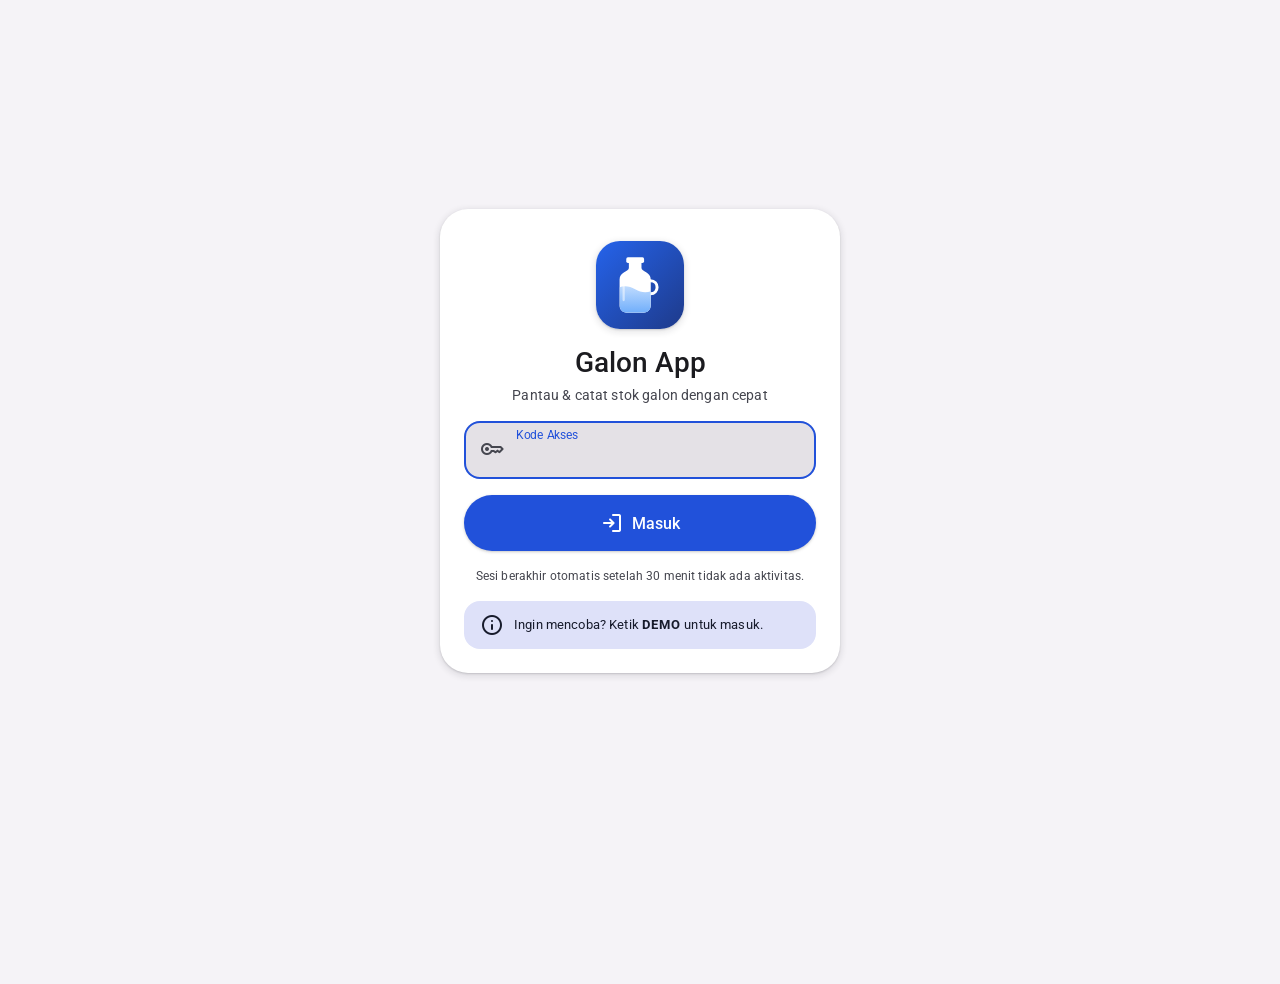
==== index.html @ 8a1b47ce "Add files via upload" ====
<!DOCTYPE html>
<html lang="id">
<head>
  <meta charset="UTF-8">
  <meta name="viewport" content="width=device-width, initial-scale=1, maximum-scale=5, viewport-fit=cover, interactive-widget=resizes-content">
  <meta name="color-scheme" content="light">
  <title>Galon App</title>
  <meta name="theme-color" content="#2151da">
  <meta name="mobile-web-app-capable" content="yes">
  <meta name="apple-mobile-web-app-capable" content="yes">
  <meta name="apple-mobile-web-app-title" content="Galon App">
  <meta name="apple-mobile-web-app-status-bar-style" content="default">
  <link rel="manifest" href="manifest.webmanifest">
  <link rel="icon" type="image/png" href="icons/icon-192.png">
  <link rel="apple-touch-icon" href="icons/apple-touch-icon.png">
  <link rel="preconnect" href="https://fonts.googleapis.com">
  <link rel="preconnect" href="https://fonts.gstatic.com" crossorigin>
  <link rel="stylesheet" href="https://fonts.googleapis.com/css2?family=Roboto:wght@400;500;700&amp;family=Rajdhani:wght@600;700&amp;display=swap">
  <link rel="stylesheet" href="https://fonts.googleapis.com/css2?family=Material+Symbols+Rounded:opsz,wght,FILL,GRAD@24,400,0..1,0&amp;icon_names=add,admin_panel_settings,arrow_downward,arrow_upward,auto_awesome,block,bolt,build,calendar_today,campaign,chat,check_circle,chevron_left,chevron_right,close,crisis_alert,delete,edit,edit_note,error,event_available,history,history_toggle_off,hourglass_bottom,image,info,insights,inventory_2,key,lock,login,logout,more_horiz,person,photo_camera,picture_as_pdf,receipt_long,refresh,remove,remove_circle,restart_alt,schedule,send,settings,speed,table_view,trending_down,trending_flat,trending_up,tune,verified_user,warning&amp;display=block">
  <link rel="stylesheet" href="style.css">
</head>
<body>

<!-- Logo galon (dipakai splash, login, dan app bar lewat <use>) -->
<svg width="0" height="0" style="position:absolute" aria-hidden="true" focusable="false">
  <defs><linearGradient id="lgBg" x1="0" y1="0" x2="1" y2="1"><stop offset="0" stop-color="#2563EB"/><stop offset="1" stop-color="#1E3A8A"/></linearGradient><linearGradient id="lgWt" x1="0" y1="0" x2="0" y2="1"><stop offset="0" stop-color="#BFDBFE"/><stop offset="1" stop-color="#60A5FA"/></linearGradient><clipPath id="lgJug"><path d="M222 142H290V170C290 190 340 192 340 232V372C340 394 324 410 302 410H210C188 410 172 394 172 372V232C172 192 222 190 222 170Z"/></clipPath></defs>
  <symbol id="gl-logo" viewBox="0 0 512 512"><rect width="512" height="512" rx="112" fill="url(#lgBg)"/><g transform="translate(256 256) scale(1.08) translate(-256 -261) translate(-26 0)"><rect x="208" y="112" width="96" height="30" rx="9" fill="#fff"/><path d="M338 238C386 238 386 308 338 308" fill="none" stroke="#fff" stroke-width="16" stroke-linecap="round"/><path d="M222 142H290V170C290 190 340 192 340 232V372C340 394 324 410 302 410H210C188 410 172 394 172 372V232C172 192 222 190 222 170Z" fill="#fff"/><g clip-path="url(#lgJug)"><path d="M150 284C184 262 220 262 256 284S328 306 362 284V440H150Z" fill="url(#lgWt)"/></g><rect x="188" y="252" width="12" height="96" rx="6" fill="#fff" opacity=".5"/></g></symbol>
</svg>

<!-- SPLASH: tampil saat aplikasi dibuka dan saat menekan Masuk (bilah muat menggantikan spinner) -->
<div class="splash" id="splash" role="status" aria-live="polite">
  <div class="splash-inner">
    <svg class="splash-logo" viewBox="0 0 512 512" aria-hidden="true"><use href="#gl-logo"/></svg>
    <div class="splash-title">Galon App</div>
    <div class="splash-sub">Pantau &amp; catat stok galon dengan cepat</div>
    <div class="lp splash-lp"><span class="lp-bar" id="splashBar"></span></div>
    <div class="splash-text" id="splashText">Memulai…</div>
  </div>
</div>

<div class="app">

  <!-- LOGIN -->
  <div id="loginView" class="login-view">
    <div class="login-card">
      <div class="login-brand">
        <svg class="login-logo" viewBox="0 0 512 512" role="img" aria-label="Galon App"><use href="#gl-logo"/></svg>
        <div class="login-title">Galon App</div>
        <div class="login-sub">Pantau &amp; catat stok galon dengan cepat</div>
      </div>
      <label class="tf tf-lg with-icon">
        <span class="ms tf-lead" aria-hidden="true">key</span>
        <input id="codeInput" type="text" placeholder=" " autocomplete="off" autocapitalize="characters" autocorrect="off" spellcheck="false" inputmode="text">
        <span class="tf-label">Kode Akses</span>
      </label>
      <button class="btn btn-primary btn-block btn-lg" id="loginBtn"><span class="ms" aria-hidden="true">login</span>Masuk</button>
      <div class="login-error hidden" id="loginError"></div>
      <div class="login-hint">Sesi berakhir otomatis setelah 30 menit tidak ada aktivitas.</div>
      <div class="login-demo-hint"><span class="ms" aria-hidden="true">info</span><span>Ingin mencoba? Ketik <strong>DEMO</strong> untuk masuk.</span></div>
    </div>
  </div>

  <!-- MAIN VIEW -->
  <div id="mainView" class="hidden">

    <!-- TOP APP BAR -->
    <header class="topbar">
      <div class="tb-brand">
        <svg class="tb-logo" viewBox="0 0 512 512" aria-hidden="true"><use href="#gl-logo"/></svg>
        <div class="tb-text">
          <div class="tb-title" id="scAppName">Galon App</div>
          <div class="tb-sub" id="scClock">—</div>
        </div>
      </div>
      <div class="tb-right">
        <button type="button" class="tb-user" id="menuBtn" title="Akun" aria-label="Akun dan menu">
          <span class="tb-avatar" id="scAvatar" aria-hidden="true">?</span>
          <span class="tb-user-text"><span class="tb-nama" id="scNama">—</span><span class="tb-role" id="scRole">—</span></span>
        </button>
      </div>
    </header>

    <!-- KARTU STOK -->
    <section class="stock-card safe" id="stockCard">
      <div class="hero-top">
        <button type="button" class="sc-sync" id="scSync" title="Ketuk untuk memperbarui data">
          <span class="sc-online-dot" id="scSyncDot"></span>
          <span class="sc-online-label" id="scSyncLabel">Memuat…</span>
        </button>
        <div class="status-chip" id="stockStatusPill">
          <span class="ms ms-18 fill" aria-hidden="true" id="stockStatusIcon">verified_user</span>
          <span id="stockStatusText">AMAN</span>
        </div>
      </div>
      <div class="sc-numwrap">
        <div class="stock-number" id="stockNumber">0</div>
        <div class="sc-unit" id="scUnit">Galon Tersisa</div>
      </div>
      <div class="sc-stats">
        <div class="stat-chip keluar">
          <span class="stat-icon"><span class="ms" aria-hidden="true">arrow_downward</span></span>
          <span class="stat-text"><span class="stat-label" id="statKeluarLabel">—</span><span class="stat-value" id="statKeluar">0</span></span>
        </div>
        <div class="stat-chip masuk">
          <span class="stat-icon"><span class="ms" aria-hidden="true">arrow_upward</span></span>
          <span class="stat-text"><span class="stat-label" id="statMasukLabel">—</span><span class="stat-value" id="statMasuk">0</span></span>
        </div>
      </div>
    </section>

    <!-- PENGUMUMAN (banner dari admin) -->
    <div class="ann-list hidden" id="annList"></div>

    <!-- FORM -->
    <section class="form-card" id="formCard" data-mode="AMBIL">
      <div class="demo-notice hidden" id="demoNotice"><span class="ms ms-20" aria-hidden="true">lock</span>Mode Demo — tidak dapat menyimpan transaksi</div>
      <div class="mode-banner" id="modeBanner" role="status"><span class="ms ms-20" aria-hidden="true" id="modeBannerIc">logout</span><span id="modeBannerText">Pengambilan galon</span></div>
      <div class="mode-toggle" role="group" aria-label="Jenis transaksi">
        <button class="mode-btn active ambil" id="modeAmbilBtn"><span class="ms seg-ic" aria-hidden="true">logout</span>Ambil</button>
        <button class="mode-btn datang" id="modeDatangBtn"><span class="ms seg-ic" aria-hidden="true">login</span>Datang</button>
      </div>
      <div class="qty-row qty-lg">
        <button class="qty-side" id="minusBtn" aria-label="Kurangi"><span class="ms" aria-hidden="true">remove</span></button>
        <input class="qty-field" id="qtyInput" type="number" value="0" min="0" max="999" inputmode="numeric" aria-label="Jumlah galon">
        <button class="qty-side" id="plusBtn" aria-label="Tambah"><span class="ms" aria-hidden="true">add</span></button>
      </div>
      <div class="note-row">
        <label class="tf"><input id="noteInput" type="text" placeholder=" " maxlength="200" autocomplete="off"><span class="tf-label">Catatan (opsional)</span></label>
        <button type="button" class="note-reset" id="resetFormBtn" title="Reset jumlah dan catatan" aria-label="Reset jumlah dan catatan"><span class="ms" aria-hidden="true">restart_alt</span></button>
      </div>
      <div class="time-row" id="timeRow">
        <div class="time-now" id="timeNowView">
          <span class="time-label"><span class="ms ms-20" aria-hidden="true">schedule</span><span>Waktu transaksi: <strong>Sekarang</strong></span></span>
          <button type="button" class="time-link" id="timeEditBtn">Ubah waktu</button>
        </div>
        <div class="time-edit hidden" id="timeEditView">
          <div class="time-edit-hdr">
            <span class="time-label"><span class="ms ms-20" aria-hidden="true">schedule</span><span>Waktu kejadian <span class="time-hint">(maks. 2 minggu ke belakang)</span></span></span>
            <button type="button" class="time-link" id="timeResetBtn">Pakai sekarang</button>
          </div>
          <div class="time-inputs">
            <label class="tf always"><input id="txDateInput" type="date"><span class="tf-label">Tanggal</span></label>
            <label class="tf always"><input id="txTimeInput" type="time"><span class="tf-label">Jam</span></label>
          </div>
        </div>
      </div>
      <div class="hidden" id="photoSection">
        <div class="photo-box">
          <button type="button" class="photo-thumb" id="photoThumb" aria-haspopup="dialog"><span class="ms ms-28" aria-hidden="true">receipt_long</span><span>Tap untuk pilih foto invoice — dari kamera atau galeri</span></button>
          <button type="button" class="photo-remove hidden" id="photoRemoveBtn" title="Hapus foto" aria-label="Hapus foto"><span class="ms ms-20" aria-hidden="true">close</span></button>
        </div>
        <input type="file" id="photoInputCamera" accept="image/*" capture="environment">
        <input type="file" id="photoInputGallery" accept="image/*">
      </div>
      <button class="submit-btn" id="submitBtn" data-state="idle" data-mode="AMBIL">Kirim</button>
    </section>

    <!-- RIWAYAT -->
    <section class="history-card">
      <div class="history-hint">Ketuk ⋯ untuk edit/hapus · data lama di Riwayat Lengkap</div>
      <div class="tx-list" id="txList"></div>
    </section>

    <!-- NAVBAR BAWAH (5 menu, mengikuti referensi UI) -->
    <nav class="bottomnav" id="bottomNav" aria-label="Navigasi utama">
      <button type="button" class="nav-item" id="navStatistik"><span class="nav-ic"><span class="ms" aria-hidden="true">insights</span></span><span class="nav-lbl">Statistik</span></button>
      <button type="button" class="nav-item" id="navSaya"><span class="nav-ic"><span class="ms" aria-hidden="true">receipt_long</span></span><span class="nav-lbl">Riwayat Saya</span></button>
      <button type="button" class="nav-item nav-input active" id="navInput" aria-current="page"><span class="nav-ic"><span class="ms" aria-hidden="true">add</span></span><span class="nav-lbl">Input</span></button>
      <button type="button" class="nav-item" id="navRiwayat"><span class="nav-ic"><span class="ms" aria-hidden="true">history</span></span><span class="nav-lbl">Riwayat Lengkap</span></button>
      <button type="button" class="nav-item" id="navTabel"><span class="nav-ic"><span class="ms" aria-hidden="true">table_view</span></span><span class="nav-lbl">Tabel</span></button>
    </nav>

  </div><!-- /mainView -->
</div><!-- /app -->

<!-- MENU -->
<div id="menuModal" class="modal-backdrop hidden">
  <div class="modal-sheet">
    <div class="sheet-handle"></div>
    <div class="menu-user">
      <span class="tb-avatar tb-avatar-lg" id="menuAvatar">?</span>
      <div class="menu-user-text"><div class="menu-user-name" id="menuNama">—</div><div class="menu-user-role" id="menuRole">—</div></div>
    </div>
    <div class="menu-list">
      <button class="menu-item" id="refreshBtn"><span class="mi-icon"><span class="ms" aria-hidden="true">refresh</span></span>Refresh Data</button>
      <button class="menu-item hidden" id="adminBtn"><span class="mi-icon"><span class="ms" aria-hidden="true">settings</span></span>Panel Admin</button>
      <button class="menu-item mi-danger" id="logoutBtn"><span class="mi-icon"><span class="ms" aria-hidden="true">logout</span></span>Keluar</button>
    </div>
  </div>
</div>

<!-- PANEL ADMIN -->
<div id="adminModal" class="modal-backdrop hidden">
  <div class="modal-sheet">
    <div class="sheet-handle"></div>
    <div class="sheet-title"><span class="ms" aria-hidden="true">admin_panel_settings</span>Panel Admin</div>
    <div class="admin-block">
      <div class="admin-block-title"><span class="ms ms-20" aria-hidden="true">inventory_2</span>Koreksi Stok</div>
      <div class="admin-block-desc">Untuk stock opname. Input jumlah galon <strong>hasil hitung fisik aktual</strong> (boleh lebih atau kurang dari catatan sistem). Selisihnya otomatis tercatat sebagai KOREKSI dan tampil di kolom (±) pada Tabel Bulanan.</div>
      <div class="admin-row">
        <label class="tf" style="flex:0 0 120px"><input id="correctStockInput" type="number" placeholder=" " min="0" inputmode="numeric"><span class="tf-label">Stok aktual</span></label>
        <label class="tf" style="flex:1;min-width:0"><input id="correctNoteInput" type="text" placeholder=" " maxlength="200"><span class="tf-label">Alasan (wajib)</span></label>
      </div>
      <button class="btn btn-purple btn-block" id="correctStockBtn">Simpan Koreksi</button>
    </div>
    <div class="admin-block">
      <div class="admin-block-title"><span class="ms ms-20" aria-hidden="true">campaign</span>Running Text</div>
      <div class="admin-block-desc">Satu teks berjalan di bagian atas aplikasi untuk semua pengguna (petugas, admin, demo). Tampil terus tanpa batas waktu sampai Anda mengedit atau menghapusnya.</div>
      <label class="tf"><textarea id="annPesan" maxlength="300" rows="3" placeholder=" "></textarea><span class="tf-label">Teks running text (maks. 300 karakter)</span></label>
      <button type="button" class="btn btn-primary btn-block" id="annSendBtn"><span class="ms ms-20" aria-hidden="true">send</span>Kirim Running Text</button>
      <button type="button" class="btn btn-ghost btn-block hidden" id="annDeleteBtn"><span class="ms ms-20" aria-hidden="true">delete</span>Hapus Running Text</button>
    </div>
    <div class="admin-block">
      <div class="admin-block-title"><span class="ms ms-20" aria-hidden="true">tune</span>Status Stok</div>
      <div class="admin-block-desc">Warna dan status stok memakai 6 tingkat tetap (menurut jumlah galon). Nama aplikasi juga tetap: Galon App.</div>
      <div class="lv-legend">
        <div class="lv-row safe"><span class="lv-dot"></span><b>Aman</b><span>≥ 24</span></div>
        <div class="lv-row low"><span class="lv-dot"></span><b>Menipis</b><span>16 – 23</span></div>
        <div class="lv-row alert"><span class="lv-dot"></span><b>Waspada</b><span>8 – 15</span></div>
        <div class="lv-row danger"><span class="lv-dot"></span><b>Darurat</b><span>1 – 7</span></div>
        <div class="lv-row empty"><span class="lv-dot"></span><b>Habis</b><span>0</span></div>
        <div class="lv-row minus"><span class="lv-dot"></span><b>Stok Minus</b><span>&lt; 0</span></div>
      </div>
    </div>
    <div class="admin-block">
      <div class="admin-block-title"><span class="ms ms-20" aria-hidden="true">build</span>Maintenance</div>
      <div class="admin-block-desc">Cache dipakai untuk mempercepat aplikasi (bertahan hingga 6 jam). Jika ada perubahan yang diedit langsung di Google Sheets (bukan lewat aplikasi ini), muat ulang cache di sini agar datanya langsung sinkron.</div>
      <button class="btn btn-ghost btn-block" id="reloadConfigBtn"><span class="ms ms-20" aria-hidden="true">refresh</span>Reload Config Cache</button>
      <button class="btn btn-ghost btn-block" id="reloadTxBtn"><span class="ms ms-20" aria-hidden="true">refresh</span>Reload Transaction Cache</button>
      <button class="btn btn-purple btn-block" id="reloadAllBtn"><span class="ms ms-20" aria-hidden="true">refresh</span>Reload Semua Cache</button>
    </div>
    <div class="admin-current">Stok tercatat: <strong id="adminStockInfo">—</strong></div>
    <button class="btn btn-ghost btn-block" id="closeAdminBtn">Tutup</button>
  </div>
</div>

<!-- KELOLA TRANSAKSI -->
<div id="deleteModal" class="modal-backdrop hidden">
  <div class="modal-sheet">
    <div class="sheet-handle"></div>
    <div class="sheet-title">Kelola Transaksi</div>
    <div class="delete-card">
      <div class="delete-nama" id="deleteNama">—</div>
      <div class="delete-meta" id="deleteMeta">—</div>
    </div>
    <div class="delete-stock" id="deleteStockPreview">Stok: — → —</div>
    <button class="btn btn-primary btn-block" id="openEditBtn"><span class="ms ms-20" aria-hidden="true">edit</span>Edit Transaksi</button>
    <button class="btn btn-danger btn-block" id="confirmDeleteBtn"><span class="ms ms-20" aria-hidden="true">delete</span>Hapus Transaksi</button>
    <button class="btn btn-ghost btn-block" id="cancelDeleteBtn">Batal</button>
  </div>
</div>

<!-- RIWAYAT LENGKAP / SAYA -->
<div id="historyModal" class="history-backdrop hidden">
  <div class="history-sheet">
    <div class="mt-header">
      <div class="mt-title" id="historyTitle">Riwayat Lengkap</div>
      <button class="mt-close" id="historyCloseBtn" aria-label="Tutup"><span class="ms" aria-hidden="true">close</span></button>
    </div>
    <div class="history-sub" id="historySub">2 minggu terakhir · ketuk ⋯ untuk edit atau hapus</div>
    <div class="history-scroll" id="historyScroll">
      <div class="mt-loading" id="historyLoading"><div class="lp lp-indeterminate"><span class="lp-bar"></span></div><span>Memuat data…</span></div>
      <div class="tx-list hidden" id="historyList"></div>
      <div class="tx-empty hidden" id="historyEmpty">Tidak ada transaksi dalam 2 minggu terakhir.</div>
    </div>
  </div>
</div>

<!-- EDIT TRANSAKSI -->
<div id="editModal" class="modal-backdrop hidden">
  <div class="modal-sheet">
    <div class="sheet-handle"></div>
    <div class="sheet-title">Edit Transaksi</div>
    <div class="delete-card">
      <div class="delete-nama" id="editNama">—</div>
      <div class="delete-meta" id="editMeta">—</div>
    </div>
    <div class="admin-field">
      <label class="cap">Jumlah (galon)</label>
      <div class="qty-row">
        <button type="button" class="qty-side" id="editMinusBtn" aria-label="Kurangi"><span class="ms" aria-hidden="true">remove</span></button>
        <input class="qty-field" id="editQtyInput" type="number" value="1" min="1" max="999" inputmode="numeric" aria-label="Jumlah galon">
        <button type="button" class="qty-side" id="editPlusBtn" aria-label="Tambah"><span class="ms" aria-hidden="true">add</span></button>
      </div>
    </div>
    <label class="tf"><input id="editNoteInput" type="text" maxlength="200" placeholder=" " autocomplete="off"><span class="tf-label">Catatan (opsional)</span></label>
    <div class="admin-field">
      <label class="cap">Waktu kejadian <span class="time-hint">(maks. 2 minggu ke belakang)</span></label>
      <div class="time-inputs" style="padding:0">
        <label class="tf always"><input id="editDateInput" type="date"><span class="tf-label">Tanggal</span></label>
        <label class="tf always"><input id="editTimeInput" type="time"><span class="tf-label">Jam</span></label>
      </div>
    </div>
    <div class="delete-stock" id="editStockPreview">—</div>
    <button class="btn btn-primary btn-block" id="saveEditBtn">Simpan Perubahan</button>
    <button class="btn btn-ghost btn-block" id="cancelEditBtn">Batal</button>
  </div>
</div>

<!-- DIALOG KONFIRMASI (generik) -->
<div id="confirmModal" class="modal-backdrop center hidden">
  <div class="modal-sheet center">
    <div class="sheet-title" id="confirmTitle">Konfirmasi</div>
    <div class="confirm-msg" id="confirmMessage">—</div>
    <div class="dlg-actions">
      <button class="btn btn-text" id="confirmNoBtn">Batal</button>
      <button class="btn btn-text" id="confirmYesBtn">Ya</button>
    </div>
  </div>
</div>

<!-- PILIH SUMBER FOTO INVOICE (blur, di tengah layar) -->
<div id="pickerModal" class="modal-backdrop center hidden" role="dialog" aria-modal="true" aria-labelledby="pickerTitle">
  <div class="modal-sheet center picker-card">
    <div class="picker-title" id="pickerTitle">Pilih Sumber Foto Invoice</div>
    <div class="picker-grid">
      <button type="button" class="picker-tile cam" id="photoCameraBtn"><span class="ms" aria-hidden="true">photo_camera</span>Kamera</button>
      <button type="button" class="picker-tile gal" id="photoGalleryBtn"><span class="ms" aria-hidden="true">image</span>Galeri</button>
    </div>
    <button type="button" class="btn btn-text picker-cancel" id="photoPickerCancelBtn">Batal</button>
  </div>
</div>

<!-- LAPORAN BULANAN -->
<div id="monthlyModal" class="monthly-backdrop hidden">
  <div class="monthly-sheet">

    <div class="mt-picker-screen" id="mtPickerScreen">
      <div class="mt-picker-card">
        <div class="mt-picker-head">
          <div class="mt-picker-heading" id="mtPickerHeading">Tabel Bulanan</div>
          <button class="mt-close" id="mtPickerCloseBtn" aria-label="Tutup"><span class="ms" aria-hidden="true">close</span></button>
        </div>
        <div class="mt-picker-fields">
          <label class="tf sel always"><select id="mtMonthSel"></select><span class="tf-label">Bulan</span></label>
          <label class="tf sel always"><select id="mtYearSel"></select><span class="tf-label">Tahun</span></label>
        </div>
        <button class="btn-render" id="mtRenderBtn"><span class="ms" id="mtRenderIc" aria-hidden="true">table_view</span><span id="mtRenderLabel">Tampilkan Tabel</span></button>
      </div>
    </div>

    <div class="mt-report-screen hidden" id="mtReportScreen">
      <div class="mt-header">
        <button class="mt-nav" id="mtPrevBtn" aria-label="Bulan sebelumnya"><span class="ms" aria-hidden="true">chevron_left</span></button>
        <div class="mt-title" id="mtTitle">—</div>
        <button class="mt-nav" id="mtNextBtn" aria-label="Bulan berikutnya"><span class="ms" aria-hidden="true">chevron_right</span></button>
        <div class="mt-export-btns">
          <button class="mt-nav" id="mtExportPdfBtn" title="Export PDF" aria-label="Export PDF"><span class="ms" aria-hidden="true">picture_as_pdf</span></button>
          <button class="mt-nav" id="mtExportExcelBtn" title="Export Excel" aria-label="Export Excel"><span class="ms" aria-hidden="true">table_view</span></button>
        </div>
        <button class="mt-close" id="mtCloseBtn" aria-label="Tutup"><span class="ms" aria-hidden="true">close</span></button>
      </div>
      <div class="mt-print-title" id="mtPrintTitle"></div>
      <div class="mt-meta hidden" id="mtMeta"></div>
      <div class="mt-info hidden" id="mtInfo"></div>
      <div class="mt-loading" id="mtLoading"><div class="lp lp-indeterminate"><span class="lp-bar"></span></div><span>Memuat data…</span></div>
      <div class="mt-wrap hidden" id="mtWrap"></div>
      <div class="mt-koreksi-notes hidden" id="mtKoreksiNotes"></div>
      <div class="mt-stats hidden" id="mtStats"></div>
    </div>

  </div>
</div>

<div class="toast" id="toast" role="status" aria-live="polite"></div>

<script src="config.js"></script>
<script src="api.js"></script>
<script src="app.js"></script>
<script src="pwa.js"></script>
</body>
</html>
---- style.css ----
/* ═════════════════════════════════════════════════════════════════
   GALON APP — Material Design 3
   Token warna dihasilkan dari warna merek #1D4ED8 (material-color-utilities).
   Ikon: Material Symbols Rounded (Google Fonts CDN). Font: Roboto.
   ═════════════════════════════════════════════════════════════════ */

/* 1. TOKEN ─────────────────────────────────────────────────────── */
*, *::before, *::after { box-sizing: border-box; margin: 0; padding: 0; }
:root {
  color-scheme: light;
  --md-primary: #2151da;            --md-on-primary: #ffffff;
  --md-primary-container: #dce1ff;  --md-on-primary-container: #001551;
  --md-secondary: #5a5d72;          --md-on-secondary: #ffffff;
  --md-secondary-container: #dee1f9; --md-on-secondary-container: #171b2c;
  --md-tertiary: #75546f;           --md-on-tertiary: #ffffff;
  --md-tertiary-container: #ffd7f5; --md-on-tertiary-container: #2c1229;
  --md-error: #ba1a1a;              --md-on-error: #ffffff;
  --md-error-container: #ffdad6;    --md-on-error-container: #410002;
  --md-success: #006e2d;            --md-on-success: #ffffff;
  --md-success-container: #c4f2cd;  --md-on-success-container: #002109;
  --md-warning: #904d00;            --md-on-warning: #ffffff;
  --md-warning-container: #ffe0b8;  --md-on-warning-container: #2f1500;
  --md-surface: #fefbff;            --md-on-surface: #1b1b1f;
  --md-surface-variant: #e2e1ec;    --md-on-surface-variant: #45464f;
  --md-outline: #767680;            --md-outline-variant: #c6c5d0;
  --md-inverse-surface: #303034;    --md-inverse-on-surface: #f2f0f4;  --md-inverse-primary: #b7c4ff;
  --md-surface-container-lowest: #ffffff;  --md-surface-container-low: #f5f3f7;
  --md-surface-container: #efedf1;         --md-surface-container-high: #eae7ec;
  --md-surface-container-highest: #e4e1e6;
  --md-scrim: rgba(0, 0, 0, .32);

  --r-xs: 4px; --r-sm: 8px; --r-md: 12px; --r-lg: 16px; --r-xl: 28px; --r-full: 999px;
  --e1: 0 1px 2px rgba(27,27,31,.14), 0 1px 3px 1px rgba(27,27,31,.07);
  --e2: 0 1px 2px rgba(27,27,31,.16), 0 2px 6px 2px rgba(27,27,31,.09);
  --e3: 0 4px 8px 3px rgba(27,27,31,.10), 0 1px 3px rgba(27,27,31,.18);
  --font: 'Roboto', system-ui, -apple-system, 'Segoe UI', sans-serif;
  --font-num: 'Rajdhani', 'Roboto', system-ui, sans-serif;   /* angka besar: stok, jumlah, statistik */
  --app-max: min(94vw, 720px);
  --nav-h: 64px; --nav-total: calc(64px + env(safe-area-inset-bottom, 0px));
}
html, body { height: 100%; width: 100%; overflow-x: hidden; }
body {
  font-family: var(--font); font-size: 14px; line-height: 1.43; letter-spacing: .01em;
  background: var(--md-surface-container-low); color: var(--md-on-surface);
  -webkit-tap-highlight-color: transparent; -webkit-text-size-adjust: 100%;
  overscroll-behavior-y: contain;
}
button, input, select, textarea { font-family: inherit; }
.hidden { display: none !important; }

/* 2. IKON (Material Symbols Rounded) ─────────────────────────────
   Teks ligatur disembunyikan sampai font siap, supaya tidak muncul tulisan "arrow_downward". */
.ms {
  font-family: 'Material Symbols Rounded'; font-weight: normal; font-style: normal;
  font-size: 24px; line-height: 1; letter-spacing: normal; text-transform: none;
  display: inline-block; white-space: nowrap; word-wrap: normal; direction: ltr; flex-shrink: 0;
  font-feature-settings: 'liga'; -webkit-font-feature-settings: 'liga'; -webkit-font-smoothing: antialiased;
  font-variation-settings: 'FILL' 0; user-select: none; -webkit-user-select: none;
  width: 1em; overflow: hidden; opacity: 0;
}
html.icons-ready .ms { opacity: 1; }
.ms.fill { font-variation-settings: 'FILL' 1; }
.ms-16 { font-size: 16px; } .ms-18 { font-size: 18px; } .ms-20 { font-size: 20px; } .ms-28 { font-size: 28px; } .ms-32 { font-size: 32px; }

/* 2b. TIPOGRAFI ANGKA (Rajdhani, mengikuti referensi UI) ───────── */
.stock-number, .stat-value, .qty-field, .tx-qty, .delete-stock, .mt-koreksi-note-delta { font-family: var(--font-num); }
.stock-number { font-weight: 700; font-size: clamp(72px, 24vw, 112px); letter-spacing: -.01em; }
.stat-value { font-weight: 700; font-size: 26px; }
.qty-field { font-weight: 700; }
.tx-qty { font-weight: 700; font-size: 28px; line-height: 1; }
.splash-title, .login-title { font-weight: 500; }
.nav-lbl { font-family: var(--font); }

/* 3. LAYOUT & TOP APP BAR ──────────────────────────────────────── */
.app {
  max-width: var(--app-max); margin: 0 auto; min-height: 100vh; min-height: 100dvh;
  padding-top: env(safe-area-inset-top, 0px);
  padding-bottom: calc(var(--nav-total) + 20px);
}
@media (min-width: 640px) { .app { padding-left: 12px; padding-right: 12px; } }

.topbar {
  position: sticky; top: 0; z-index: 20;
  display: flex; align-items: center; justify-content: space-between; gap: 8px;
  padding: 10px 12px 10px 16px;
  background: var(--md-surface-container-lowest); border-bottom: 1px solid var(--md-outline-variant); box-shadow: var(--e1);
}
.tb-brand { display: flex; align-items: center; gap: 12px; min-width: 0; }
.tb-logo { width: 40px; height: 40px; flex-shrink: 0; border-radius: 12px; }
.tb-text { min-width: 0; }
.tb-title { font-size: 20px; line-height: 24px; font-weight: 500; letter-spacing: 0; white-space: nowrap; overflow: hidden; text-overflow: ellipsis; }
.tb-sub { font-size: 12px; line-height: 16px; color: var(--md-on-surface-variant); font-variant-numeric: tabular-nums; white-space: nowrap; }
.tb-avatar-lg { width: 48px !important; height: 48px !important; font-size: 20px !important; }
.tb-avatar { width: 36px; height: 36px; border-radius: 50%; background: var(--md-primary); color: var(--md-on-primary); display: flex; align-items: center; justify-content: center; font-size: 15px; font-weight: 500; }
@media (min-width: 460px) { .tb-user { padding: 4px 12px 4px 4px; background: var(--md-surface-container-high); } .tb-user-text { display: flex; } }
.icon-btn {
  appearance: none; border: none; background: transparent; color: var(--md-on-surface-variant);
  width: 48px; height: 48px; border-radius: 50%; cursor: pointer; touch-action: manipulation;
  display: flex; align-items: center; justify-content: center;
}

/* Lapisan keadaan (state layer) untuk semua kontrol yang bisa ditekan */
.btn, .qty-side, .mode-btn, .nav-item, .menu-item, .tx-more,
.sc-sync, .time-link, .mt-nav, .mt-close, .submit-btn, .btn-render, .photo-remove {
  position: relative; overflow: hidden;
}
.btn::after, .qty-side::after, .mode-btn::after, .nav-item::after,
.menu-item::after, .tx-more::after, .sc-sync::after, .time-link::after, .mt-nav::after, .mt-close::after, .submit-btn::after, .btn-render::after, .photo-remove::after {
  content: ''; position: absolute; inset: 0; background: currentColor; opacity: 0; transition: opacity .15s; pointer-events: none;
}
.btn:active::after, .qty-side:active::after, .mode-btn:active::after,
.nav-item:active::after, .menu-item:active::after, .tx-more:active::after,
.sc-sync:active::after, .time-link:active::after, .mt-nav:active::after, .mt-close:active::after,
.submit-btn:active::after, .btn-render:active::after, .photo-remove:active::after { opacity: .12; }
button:disabled { cursor: not-allowed; }

/* 4. INDIKATOR PROGRES LINEAR & SPLASH ─────────────────────────── */
.lp { position: relative; height: 4px; border-radius: 2px; overflow: hidden; background: var(--md-primary-container); }
.lp-bar { position: absolute; left: 0; top: 0; bottom: 0; width: 0; border-radius: 2px; background: var(--md-primary); }
.lp-indeterminate .lp-bar { width: 40%; animation: lpSlide 1.4s cubic-bezier(.4, 0, .2, 1) infinite; }
@keyframes lpSlide { 0% { left: -40%; width: 30%; } 50% { left: 30%; width: 50%; } 100% { left: 100%; width: 30%; } }
/* bilah muat di dalam tombol (pengganti spinner) */
.btn-lp { position: absolute; left: 0; right: 0; bottom: 0; height: 4px; background: rgba(255,255,255,.28); overflow: hidden; }
.btn-lp::before { content: ''; position: absolute; top: 0; bottom: 0; left: -40%; width: 40%; background: currentColor; border-radius: 2px; animation: lpSlide 1.2s cubic-bezier(.4, 0, .2, 1) infinite; }

.splash {
  position: fixed; inset: 0; z-index: 3000; display: flex; align-items: center; justify-content: center;
  background: radial-gradient(120% 80% at 50% 0%, var(--md-primary-container) 0%, var(--md-surface) 58%);
  transition: opacity .35s ease, visibility 0s linear .35s;
}
.splash.hide { opacity: 0; visibility: hidden; pointer-events: none; }
.splash-inner { width: min(78vw, 320px); display: flex; flex-direction: column; align-items: center; text-align: center; gap: 6px; }
.splash-logo { width: 112px; height: 112px; border-radius: 30px; box-shadow: var(--e3); margin-bottom: 14px; animation: splashPop .6s cubic-bezier(.2, .9, .3, 1.2) both; }
@keyframes splashPop { from { transform: scale(.7); opacity: 0; } to { transform: scale(1); opacity: 1; } }
.splash-title { font-size: 28px; line-height: 36px; font-weight: 500; letter-spacing: 0; }
.splash-sub { font-size: 14px; color: var(--md-on-surface-variant); }
.splash-lp { width: 100%; height: 6px; border-radius: 3px; margin-top: 26px; background: var(--md-surface-variant); }
.splash-lp .lp-bar { border-radius: 3px; }
.splash-text { min-height: 20px; margin-top: 10px; font-size: 13px; color: var(--md-on-surface-variant); }

/* 5. LOGIN ──────────────────────────────────────────────────────── */
.login-view { display: flex; flex-direction: column; align-items: center; justify-content: center; min-height: 100vh; min-height: 100dvh; padding: 24px 16px; }
.login-card {
  width: 100%; max-width: min(92vw, 400px); background: var(--md-surface-container-lowest);
  border-radius: var(--r-xl); box-shadow: var(--e2); padding: 32px 24px 24px;
  display: flex; flex-direction: column; gap: 16px;
}
.login-brand { text-align: center; }
.login-logo { display: block; width: 88px; height: 88px; margin: 0 auto 16px; border-radius: 24px; box-shadow: var(--e2); }
.login-title { font-size: 28px; line-height: 36px; font-weight: 500; letter-spacing: 0; }
.login-sub { font-size: 14px; color: var(--md-on-surface-variant); margin-top: 4px; }
.login-error { display: flex; align-items: center; justify-content: center; gap: 6px; font-size: 13px; font-weight: 500; color: var(--md-error); text-align: center; }
.login-hint { font-size: 12px; color: var(--md-on-surface-variant); text-align: center; line-height: 1.5; }
.login-demo-hint {
  display: flex; align-items: center; gap: 10px; font-size: 13px; line-height: 1.4;
  color: var(--md-on-secondary-container); background: var(--md-secondary-container);
  border-radius: var(--r-lg); padding: 12px 16px;
}
.login-demo-hint strong { letter-spacing: .08em; }

/* 6. KOLOM TEKS (filled, label mengambang) ─────────────────────── */
.tf { position: relative; display: block; min-width: 0; background: var(--md-surface-container-highest); border-radius: var(--r-lg); transition: box-shadow .15s; }
.tf:focus-within { box-shadow: inset 0 0 0 2px var(--md-primary); }
.tf input, .tf select, .tf textarea {
  width: 100%; min-width: 0; min-height: 56px; border: none; outline: none; background: transparent; color: var(--md-on-surface);
  font-size: 16px; padding: 24px 16px 6px; border-radius: var(--r-lg); -webkit-appearance: none; appearance: none;
}
.tf textarea { resize: vertical; min-height: 92px; line-height: 1.4; padding-top: 28px; }
.tf-label {
  position: absolute; left: 16px; top: 17px; font-size: 16px; color: var(--md-on-surface-variant);
  pointer-events: none; transform-origin: left top; transition: transform .15s ease, color .15s ease;
}
.tf input:focus ~ .tf-label, .tf input:not(:placeholder-shown) ~ .tf-label,
.tf textarea:focus ~ .tf-label, .tf textarea:not(:placeholder-shown) ~ .tf-label,
.tf.always .tf-label { transform: translateY(-11px) scale(.75); }
.tf:focus-within .tf-label { color: var(--md-primary); }
.tf.with-icon input { padding-left: 52px; }
.tf.with-icon .tf-label { left: 52px; }
.tf.with-icon .tf-lead { position: absolute; left: 16px; top: 16px; color: var(--md-on-surface-variant); }
.tf select { padding-right: 44px; cursor: pointer; }
.tf.sel::after {
  content: ''; position: absolute; right: 16px; top: 22px; width: 10px; height: 10px; pointer-events: none;
  border-right: 2px solid var(--md-on-surface-variant); border-bottom: 2px solid var(--md-on-surface-variant); transform: rotate(45deg);
}
.tf input[type=number]::-webkit-inner-spin-button, .tf input[type=number]::-webkit-outer-spin-button { -webkit-appearance: none; }
.tf-lg input { font-size: 24px; font-weight: 500; letter-spacing: .14em; text-transform: uppercase; text-align: center; padding-right: 52px; }
.tf-lg.with-icon .tf-label { left: 52px; }
.tf-lg input::placeholder { color: transparent; }

/* 7. TOMBOL ─────────────────────────────────────────────────────── */
.btn {
  appearance: none; border: none; border-radius: var(--r-full); min-height: 48px; padding: 0 24px;
  font-size: 14px; font-weight: 500; letter-spacing: .1px; cursor: pointer; touch-action: manipulation;
  display: inline-flex; align-items: center; justify-content: center; gap: 8px; transition: box-shadow .15s, transform .1s;
}
.btn:disabled { opacity: .5; cursor: not-allowed; }
.btn-block { width: 100%; }
.btn-primary { background: var(--md-primary); color: var(--md-on-primary); box-shadow: var(--e1); }
.btn-ghost   { background: transparent; color: var(--md-primary); box-shadow: inset 0 0 0 1px var(--md-outline); }
.btn-purple  { background: var(--md-tertiary-container); color: var(--md-on-tertiary-container); }
.btn-danger  { background: var(--md-error); color: var(--md-on-error); box-shadow: var(--e1); }
.btn-text    { background: transparent; color: var(--md-primary); padding: 0 16px; min-height: 40px; }
.btn-lg { min-height: 56px; font-size: 16px; }

/* 8. KARTU HERO STOK ───────────────────────────────────────────── */
.stock-card {
  margin: 4px 12px 12px; border-radius: var(--r-xl); padding: 16px 16px 14px;
  transition: background .35s ease, color .35s ease; position: relative; overflow: hidden;
}
.stock-card.safe    { background: var(--md-success-container); color: var(--md-on-success-container); --st: var(--md-success); --on-st: var(--md-on-success); }
.stock-card.low     { background: #fff1a6; color: #332800; --st: #7c5e00; --on-st: #ffffff; }
.stock-card.alert   { background: #ffd8b0; color: #331500; --st: #b04a00; --on-st: #ffffff; }
.stock-card.danger  { background: var(--md-error-container);   color: var(--md-on-error-container);   --st: var(--md-error);   --on-st: var(--md-on-error); }
.stock-card.empty   { background: #dcdce2; color: #1b1b1f; --st: #5b5c66; --on-st: #ffffff; }
.stock-card.minus   { background: #dcc6f2; color: #1d0836; --st: #4a148c; --on-st: #ffffff; }
.hero-top { display: flex; align-items: center; justify-content: space-between; gap: 8px; }
.sc-sync {
  appearance: none; border: none; background: rgba(255,255,255,.55); color: inherit; border-radius: var(--r-md);
  min-height: 32px; padding: 0 12px 0 10px; display: inline-flex; align-items: center; gap: 8px; cursor: pointer; touch-action: manipulation; max-width: 62%;
}
.sc-online-dot { width: 8px; height: 8px; border-radius: 50%; background: var(--md-success); flex-shrink: 0; }
.sc-online-dot.sync-busy { animation: dotPulse 1s ease-in-out infinite; }
.sc-online-dot.sync-err { background: var(--md-error); }
@keyframes dotPulse { 0%, 100% { opacity: 1; } 50% { opacity: .3; } }
.sc-online-label { font-size: 12px; font-weight: 500; white-space: nowrap; overflow: hidden; text-overflow: ellipsis; }
.sc-online-label.err { color: var(--md-error); }
.status-chip {
  display: inline-flex; align-items: center; gap: 6px; min-height: 32px; padding: 0 14px 0 10px; border-radius: var(--r-md);
  background: var(--st); color: var(--on-st); font-size: 12px; font-weight: 700; letter-spacing: .08em; text-transform: uppercase;
}
.sc-numwrap { text-align: center; padding: 10px 0 12px; }
.stock-number {
  font-size: clamp(64px, 22vw, 104px); line-height: 1; font-weight: 500; letter-spacing: -.02em; font-variant-numeric: tabular-nums;
}
.sc-unit { font-size: 13px; font-weight: 500; letter-spacing: .08em; text-transform: uppercase; opacity: .8; margin-top: 4px; }
@keyframes stockPop { 0% { transform: scale(1); } 35% { transform: scale(1.07); } 100% { transform: scale(1); } }
.stock-number.pop { animation: stockPop .28s ease; }
.sc-stats { display: grid; grid-template-columns: 1fr 1fr; gap: 8px; }
.stat-chip { background: rgba(255,255,255,.55); border-radius: var(--r-lg); padding: 10px 12px; display: flex; align-items: center; gap: 10px; min-width: 0; }
.stat-icon { width: 40px; height: 40px; border-radius: 50%; flex-shrink: 0; display: flex; align-items: center; justify-content: center; color: #fff; }
.stat-chip.masuk .stat-icon { background: var(--md-success); }
.stat-chip.keluar .stat-icon { background: var(--md-error); }
.stat-text { display: flex; flex-direction: column; min-width: 0; line-height: 1.2; }
.stat-label { font-size: 12px; font-weight: 500; letter-spacing: .01em; opacity: .8; white-space: nowrap; overflow: hidden; text-overflow: ellipsis; }
.stat-value { font-size: 24px; font-weight: 500; font-variant-numeric: tabular-nums; }

/* 9. PENGUMUMAN ─────────────────────────────────────────────────── */
.ann-list { margin: 0 12px 12px; display: flex; flex-direction: column; gap: 8px; }

/* 9b. KARTU STOK & PENGUMUMAN — gaya referensi (menimpa bagian 8–9) ─── */
.stock-card { border: 1px solid rgba(27,27,31,.08); border-color: color-mix(in srgb, var(--st) 28%, transparent); box-shadow: var(--e1); }
.sc-sync { background: rgba(255,255,255,.9); border: 1px solid rgba(27,27,31,.08); box-shadow: var(--e1); }
.sc-sync::after { border-radius: inherit; }
.stat-chip { background: rgba(255,255,255,.92); border: 1px solid rgba(27,27,31,.08); box-shadow: var(--e1); border-radius: var(--r-lg); }
.stat-icon { width: 36px; height: 36px; }
.stat-icon .ms { font-size: 20px; }
.sc-unit { font-weight: 700; opacity: .7; letter-spacing: .14em; }
/* chip status berdenyut saat MENIPIS / DARURAT (setara titik denyut referensi) */
@keyframes chipPulse { 0%, 100% { box-shadow: 0 0 0 0 color-mix(in srgb, var(--st) 55%, transparent); } 50% { box-shadow: 0 0 0 7px transparent; } }
.stock-card.alert .status-chip, .stock-card.danger .status-chip, .stock-card.minus .status-chip { animation: chipPulse 1.4s ease-in-out infinite; }
/* pengumuman: strip beraksen dengan lencana ikon persegi bulat */
.ann-list { gap: 8px; }

/* 10. KARTU FORM ────────────────────────────────────────────────── */
.form-card { margin: 0 12px 12px; background: var(--md-surface-container-lowest); border-radius: var(--r-xl); padding: 16px; box-shadow: var(--e1); display: flex; flex-direction: column; gap: 12px; }
.demo-notice { display: flex; align-items: center; gap: 8px; background: var(--md-warning-container); color: var(--md-on-warning-container); border-radius: var(--r-md); padding: 10px 14px; font-size: 13px; font-weight: 500; }
/* tombol tersegmentasi */
.mode-toggle { display: grid; grid-template-columns: 1fr 1fr; border-radius: var(--r-full); box-shadow: inset 0 0 0 1px var(--md-outline); overflow: hidden; }
.mode-btn {
  appearance: none; border: none; background: transparent; color: var(--md-on-surface); min-height: 48px;
  font-size: 15px; font-weight: 500; cursor: pointer; touch-action: manipulation;
  display: flex; align-items: center; justify-content: center; gap: 8px; transition: background .18s, color .18s;
}
.mode-btn + .mode-btn { box-shadow: inset 1px 0 0 var(--md-outline); }
.mode-btn .seg-ic { font-size: 20px; }
.mode-btn.active.ambil  { background: var(--md-error-container);   color: var(--md-on-error-container); }
.mode-btn.active.datang { background: var(--md-success-container); color: var(--md-on-success-container); }
.mode-btn.active .seg-ic::after { content: ''; }
.qty-row { display: flex; align-items: center; gap: 12px; }
.qty-side { appearance: none; border: none; width: 56px; height: 56px; border-radius: var(--r-lg); background: var(--md-secondary-container); color: var(--md-on-secondary-container); display: flex; align-items: center; justify-content: center; cursor: pointer; flex-shrink: 0; touch-action: manipulation; }
.qty-field {
  flex: 1; min-width: 0; min-height: 56px; border: none; outline: none; border-radius: var(--r-lg); background: var(--md-surface-container-highest);
  text-align: center; font-size: 32px; font-weight: 500; color: var(--md-on-surface); font-variant-numeric: tabular-nums; -webkit-appearance: none;
}
.qty-field::-webkit-inner-spin-button, .qty-field::-webkit-outer-spin-button { -webkit-appearance: none; }
.qty-field[type=number] { -moz-appearance: textfield; }
.qty-field:focus { box-shadow: inset 0 0 0 2px var(--md-primary); }
/* kontrol jumlah besar di form utama (mudah ditekan di Android) */
.qty-row.qty-lg { gap: 12px; }
.qty-row.qty-lg .qty-side { width: 76px; height: 76px; border-radius: 24px; }
.qty-row.qty-lg .qty-side .ms { font-size: 40px; }
.qty-row.qty-lg .qty-field { min-height: 76px; font-size: 44px; border-radius: 24px; }
/* waktu transaksi */
.time-row { background: var(--md-surface-container-low); border-radius: var(--r-lg); padding: 4px 8px 4px 14px; }
.time-now, .time-edit-hdr { display: flex; align-items: center; justify-content: space-between; gap: 8px; min-height: 40px; }
.time-label { display: inline-flex; align-items: center; gap: 8px; font-size: 13px; color: var(--md-on-surface-variant); }
.time-label strong { color: var(--md-on-surface); font-weight: 500; }
.time-hint { font-size: 11px; opacity: .85; }
.time-link { appearance: none; border: none; background: transparent; color: var(--md-primary); font-size: 13px; font-weight: 700; min-height: 36px; padding: 0 12px; border-radius: var(--r-full); white-space: nowrap; cursor: pointer; touch-action: manipulation; }
.time-inputs { display: grid; grid-template-columns: 1.4fr 1fr; gap: 8px; padding: 0 6px 10px 0; }
/* foto invoice */
.photo-box { position: relative; }
.photo-thumb {
  min-height: 112px; max-height: 280px; background: var(--md-surface-container-low); display: flex; align-items: center; justify-content: center; gap: 10px;
  font-size: 13px; font-weight: 500; color: var(--md-on-surface-variant); text-align: center; line-height: 1.5; padding: 18px;
  border-radius: var(--r-lg); box-shadow: inset 0 0 0 1px var(--md-outline-variant); overflow: hidden;
}
.photo-thumb.has-photo { background: #0F172A; padding: 8px; }
.photo-thumb img { display: block; width: auto; height: auto; max-width: 100%; max-height: 264px; object-fit: contain; border-radius: var(--r-md); }
.photo-remove { position: absolute; top: 8px; right: 8px; z-index: 2; appearance: none; border: none; border-radius: 50%; width: 36px; height: 36px; background: rgba(27,27,31,.72); color: #fff; display: flex; align-items: center; justify-content: center; cursor: pointer; touch-action: manipulation; }
#photoInputCamera, #photoInputGallery { display: none; }
/* tombol kirim */
.submit-btn {
  width: 100%; min-height: 56px; border: none; border-radius: var(--r-full); font-size: 16px; font-weight: 500; letter-spacing: .1px;
  font-variant-numeric: tabular-nums; cursor: pointer; touch-action: manipulation; display: flex; align-items: center; justify-content: center; gap: 10px;
  transition: background .2s, transform .1s, box-shadow .15s; box-shadow: var(--e1);
}
.submit-btn:active:not(:disabled) { transform: scale(.985); }
.submit-btn:disabled { cursor: not-allowed; transform: none !important; }
.submit-btn[data-state="idle"][data-mode="AMBIL"]  { background: var(--md-error);   color: var(--md-on-error); }
.submit-btn[data-state="idle"][data-mode="DATANG"] { background: var(--md-success); color: var(--md-on-success); }
.submit-btn[data-state="idle"]:disabled { background: var(--md-on-surface); color: var(--md-surface); opacity: .12; box-shadow: none; }
/* Saat dikirim: biru, tetap terang (bukan abu-abu), animasi berjalan, klik diabaikan */
.submit-btn[data-state="submitting"], .submit-btn[data-state="submitting"]:disabled { background: var(--md-primary); color: var(--md-on-primary); opacity: 1; cursor: progress; }
.submit-btn[data-state="submitting"]::before { content: ''; position: absolute; inset: 0; background: linear-gradient(90deg, transparent, rgba(255,255,255,.24), transparent); transform: translateX(-100%); animation: shimmer 1.4s ease-in-out infinite; pointer-events: none; }
@keyframes shimmer { to { transform: translateX(100%); } }
.btn-ring { width: 22px; height: 22px; border-radius: 50%; border: 3px solid rgba(255,255,255,.35); border-top-color: #fff; animation: spin .8s linear infinite; flex-shrink: 0; }
.form-card.busy > *:not(.submit-btn) { pointer-events: none; opacity: .55; transition: opacity .2s; }

/* 10b. FORM — gaya referensi: pil segmen abu, spanduk mode, form berwarna sesuai mode ─── */
.form-card { --tint-bg: var(--md-surface-container-low); --tint-bd: var(--md-outline-variant); --tint-fg: var(--md-primary); --tint-solid: var(--md-primary); }
.form-card[data-mode="AMBIL"]  { --tint-bg: #fff0ee; --tint-bd: #f5b8b2; --tint-fg: #8c1d18; --tint-solid: var(--md-error); }
.form-card[data-mode="DATANG"] { --tint-bg: #e8f7ec; --tint-bd: #a9dfb8; --tint-fg: #00391a; --tint-solid: var(--md-success); }
.mode-toggle { box-shadow: none; background: var(--md-surface-container); padding: 4px; gap: 4px; border: 1px solid var(--md-outline-variant); }
.mode-btn { border-radius: var(--r-full); font-weight: 700; color: var(--md-on-surface-variant); }
.mode-btn + .mode-btn { box-shadow: none; }
.mode-btn.active { box-shadow: var(--e1); }
.mode-banner { display: flex; align-items: center; justify-content: center; gap: 8px; min-height: 40px; padding: 0 12px; border-radius: var(--r-md);
  font-size: 12px; font-weight: 700; letter-spacing: .08em; text-transform: uppercase; background: var(--tint-bg); color: var(--tint-fg); border: 1px solid var(--tint-bd); transition: background .25s, color .25s, border-color .25s; }
.form-card.has-qty .mode-banner { background: var(--tint-solid); color: #fff; border-color: var(--tint-solid); box-shadow: var(--e1); }
.form-card.has-qty .qty-field { background: var(--tint-bg); box-shadow: inset 0 0 0 1px var(--tint-bd); color: var(--tint-fg); }
.form-card.has-qty .qty-field:focus { box-shadow: inset 0 0 0 2px var(--tint-solid); }
.form-card.has-qty .tf { background: var(--tint-bg); box-shadow: inset 0 0 0 1px var(--tint-bd); }
.form-card.has-qty .tf:focus-within { box-shadow: inset 0 0 0 2px var(--tint-solid); }
.form-card.has-qty .tf:focus-within .tf-label { color: var(--tint-fg); }
.form-card.has-qty .time-row { background: var(--tint-bg); box-shadow: inset 0 0 0 1px var(--tint-bd); }
.form-card.has-qty .time-label, .form-card.has-qty .time-label strong { color: var(--tint-fg); }
.form-card.has-qty .time-link { color: var(--tint-fg); }
.qty-field, .tf, .time-row, .mode-banner { transition: background .25s, box-shadow .25s; }
/* foto invoice: kotak putus-putus seperti referensi */
.photo-thumb { box-shadow: none; border: 2px dashed var(--md-outline-variant); background: var(--md-surface-container-low); }
.photo-thumb.has-photo { border: 2px solid transparent; }

/* 11. RIWAYAT TRANSAKSI ─────────────────────────────────────────── */
.history-card { margin: 0 12px; background: var(--md-surface-container-lowest); border-radius: var(--r-xl); padding: 16px 12px 14px; box-shadow: var(--e1); }
.history-hint { font-size: 12px; color: var(--md-on-surface-variant); padding: 4px 4px 10px; }
.tx-list { display: flex; flex-direction: column; gap: 6px; }
.tx-date-hdr { font-size: 12px; font-weight: 500; letter-spacing: .04em; color: var(--md-primary); padding: 10px 4px 4px; }
.tx-list > .tx-date-hdr:first-child { padding-top: 0; }
.tx-item { display: flex; flex-direction: column; gap: 4px; padding: 12px 14px; border-radius: var(--r-lg); background: var(--md-surface-container-low); cursor: default; -webkit-user-select: none; user-select: none; -webkit-touch-callout: none; transition: background .15s, transform .15s; }
.tx-item.tx-day-a { background: #f5f3f7; }
.tx-item.tx-day-b { background: #efefff; }
.tx-item.tx-day-c { background: #f1f0fa; }
.tx-item.tx-day-d { background: #fbeefa; }
.tx-item.pressing { background: var(--md-surface-container-highest) !important; transform: scale(.985); }
@keyframes txFlash { from { background: var(--md-success-container); box-shadow: 0 0 0 3px var(--md-success); } }
.tx-item.tx-flash { animation: txFlash 2.2s ease-out; }
.tx-row1, .tx-row2, .tx-row3 { display: flex; align-items: center; justify-content: space-between; gap: 8px; }
.tx-row3 { margin-top: 1px; }
.tx-nama { font-size: 16px; font-weight: 500; white-space: nowrap; overflow: hidden; text-overflow: ellipsis; flex: 1; min-width: 0; }
.tx-nama.tx-when-date { font-size: 14px; display: flex; align-items: center; gap: 6px; }
.tx-time { font-size: 12px; font-weight: 500; color: var(--md-on-surface-variant); display: flex; align-items: center; gap: 4px; font-variant-numeric: tabular-nums; }
.tx-time.tx-when-time { font-size: 15px; font-weight: 500; color: var(--md-on-surface); }
.tx-more { appearance: none; border: none; background: transparent; color: var(--md-on-surface-variant); width: 36px; height: 36px; margin: -4px -6px -4px 0; border-radius: 50%; display: flex; align-items: center; justify-content: center; cursor: pointer; touch-action: manipulation; }
.tx-pills { display: flex; align-items: center; gap: 6px; min-width: 0; flex-wrap: wrap; }
.tx-pill { display: inline-flex; align-items: center; border-radius: var(--r-sm); font-size: 11px; font-weight: 700; letter-spacing: .06em; padding: 3px 8px; white-space: nowrap; }
.tx-pill.ambil   { background: var(--md-error-container);     color: var(--md-on-error-container); }
.tx-pill.datang  { background: var(--md-success-container);   color: var(--md-on-success-container); }
.tx-pill.koreksi { background: var(--md-tertiary-container);  color: var(--md-on-tertiary-container); }
.tx-pill.susulan { background: var(--md-warning-container);   color: var(--md-on-warning-container); }
.tx-pill.edit    { background: var(--md-primary-container);   color: var(--md-on-primary-container); }
.tx-qty { font-size: 22px; font-weight: 500; font-variant-numeric: tabular-nums; flex-shrink: 0; }
.tx-qty.minus { color: var(--md-error); } .tx-qty.plus { color: var(--md-success); } .tx-qty.neutral { color: var(--md-tertiary); }
.tx-sisa { font-size: 11px; color: var(--md-on-surface-variant); font-weight: 500; }
.tx-empty { text-align: center; color: var(--md-on-surface-variant); font-size: 14px; padding: 24px 0; }

/* 11b. RIWAYAT — kartu putih berborder, lencana bulat, kaki kartu bergaris (gaya referensi) ─── */
.tx-item, .tx-item.tx-day-a, .tx-item.tx-day-b, .tx-item.tx-day-c, .tx-item.tx-day-d {
  background: var(--md-surface-container-lowest); border: 1px solid var(--md-surface-container-high); box-shadow: var(--e1); border-radius: 20px; gap: 6px;
}
.history-card .tx-item { background: var(--md-surface-container-lowest); }
.tx-list { gap: 10px; }
.tx-date-hdr { color: var(--md-primary); font-weight: 700; letter-spacing: .02em; padding: 12px 4px 2px; }
.tx-pill { border-radius: var(--r-full); padding: 3px 10px; font-weight: 700; letter-spacing: .05em; }
.tx-qty { font-size: 30px; }
.tx-row3 { margin-top: 2px; padding-top: 8px; border-top: 1px solid var(--md-surface-container); }
.tx-sisa { font-size: 11px; color: var(--md-on-surface-variant); }
/* lembar Riwayat Saya / Lengkap: latar abu muda agar kartu putih menonjol */
.history-sheet { background: var(--md-surface-container-low); }
.history-sheet .mt-header { background: var(--md-surface-container-lowest); border-bottom: 1px solid var(--md-outline-variant); padding: 8px 8px 8px 16px; }
.history-sub { padding-top: 10px; font-weight: 500; }
.history-scroll { background: transparent; }
.tx-empty { padding: 36px 16px; font-weight: 500; }
/* dialog Kelola / Edit transaksi */
.delete-card { border: 1px solid var(--md-outline-variant); }
.delete-stock { background: var(--md-primary-container); border: 1px solid color-mix(in srgb, var(--md-primary) 18%, transparent); }
#deleteModal .btn-block { justify-content: flex-start; padding: 0 20px; min-height: 52px; border-radius: var(--r-lg); }
#deleteModal #cancelDeleteBtn { justify-content: center; }
#deleteModal .btn-block .ms { margin-right: 4px; }

/* 12. NAVBAR BAWAH ──────────────────────────────────────────────── */
.bottomnav {
  position: fixed; left: 50%; bottom: 0; transform: translateX(-50%); z-index: 80; width: 100%; max-width: 720px;
  display: flex; background: var(--md-surface-container-lowest); border-top: 1px solid var(--md-outline-variant);
  padding: 6px 4px env(safe-area-inset-bottom, 0px); box-shadow: 0 -2px 10px rgba(27,27,31,.07);
}
.nav-item {
  flex: 1 1 0; min-width: 0; min-height: 52px; appearance: none; border: none; background: transparent; border-radius: var(--r-md);
  color: var(--md-on-surface-variant); cursor: pointer; touch-action: manipulation;
  display: flex; flex-direction: column; align-items: center; justify-content: flex-start; gap: 2px; padding: 4px 2px;
}
.nav-ic { height: 32px; display: flex; align-items: center; justify-content: center; }
.nav-ic .ms { font-size: 24px; }
.nav-lbl { font-size: 10px; line-height: 1.15; font-weight: 700; text-align: center; letter-spacing: 0; }
.nav-item.active { color: var(--md-primary); }
.nav-item.active .ms { font-variation-settings: 'FILL' 1; }
.nav-input .nav-ic { width: 32px; height: 32px; margin: 0 auto; border-radius: 50%; background: var(--md-outline); color: #fff; box-shadow: var(--e1); transition: background .2s; }
.nav-input .nav-ic .ms { font-size: 22px; }
.nav-input.active .nav-ic { background: var(--md-primary); }
.nav-input.active .ms { font-variation-settings: 'FILL' 0; }
.nav-item:focus-visible { outline: 2px solid var(--md-primary); outline-offset: -2px; }
@media (min-width: 640px) { .stock-card, .form-card, .history-card, .ann-list { margin-left: 4px; margin-right: 4px; } }


/* 13. LEMBAR BAWAH, DIALOG, MENU ─────────────────────────────────── */
.modal-backdrop { position: fixed; inset: 0; background: var(--md-scrim); z-index: 90; display: flex; align-items: flex-end; justify-content: center; animation: fadeIn .2s ease; }
@keyframes fadeIn { from { opacity: 0; } to { opacity: 1; } }
@keyframes slideUp { from { transform: translateY(100%); } to { transform: translateY(0); } }
@keyframes popIn { from { opacity: 0; transform: scale(.92); } to { opacity: 1; transform: scale(1); } }
.modal-sheet {
  width: 100%; max-width: min(100vw, 560px); background: var(--md-surface-container-low); border-radius: var(--r-xl) var(--r-xl) 0 0;
  padding: 12px 16px calc(env(safe-area-inset-bottom, 0px) + 24px); max-height: 90vh; max-height: 90dvh; overflow-y: auto; animation: slideUp .25s cubic-bezier(.2, 0, 0, 1);
  display: flex; flex-direction: column; gap: 14px;
}
.sheet-handle { width: 32px; height: 4px; background: var(--md-outline); opacity: .4; border-radius: var(--r-full); margin: 0 auto 2px; flex-shrink: 0; }
.sheet-title { font-size: 22px; line-height: 28px; font-weight: 400; letter-spacing: 0; display: flex; align-items: center; gap: 10px; }
.modal-backdrop.center { align-items: center; padding: 24px; }
.modal-sheet.center { border-radius: var(--r-xl); max-width: min(90vw, 360px); padding: 24px 24px 16px; max-height: 80dvh; background: var(--md-surface-container-high); animation: popIn .2s ease; gap: 16px; }
.modal-sheet.center .sheet-title { font-size: 24px; line-height: 32px; }
.confirm-msg { font-size: 14px; line-height: 1.5; color: var(--md-on-surface-variant); }
.dlg-actions { display: flex; justify-content: flex-end; gap: 8px; }
.menu-user { display: flex; align-items: center; gap: 14px; padding: 4px 8px 12px; }
.menu-user-name { font-size: 18px; font-weight: 500; }
.menu-user-role { font-size: 12px; letter-spacing: .06em; text-transform: uppercase; color: var(--md-on-surface-variant); }
.menu-list { display: flex; flex-direction: column; gap: 2px; }
.menu-item { appearance: none; border: none; background: transparent; color: var(--md-on-surface); border-radius: var(--r-full); min-height: 56px; padding: 0 20px; display: flex; align-items: center; gap: 16px; font-size: 16px; font-weight: 400; cursor: pointer; touch-action: manipulation; text-align: left; }
.menu-item .mi-icon { color: var(--md-on-surface-variant); display: flex; }
.menu-item.mi-danger, .menu-item.mi-danger .mi-icon { color: var(--md-error); }
.menu-item.spinning .mi-icon .ms { animation: spin .8s linear infinite; }
@keyframes spin { to { transform: rotate(360deg); } }
.admin-block { background: var(--md-surface-container-lowest); border-radius: var(--r-lg); padding: 16px; display: flex; flex-direction: column; gap: 12px; }
.admin-block-title { font-size: 16px; font-weight: 500; display: flex; align-items: center; gap: 8px; }
.admin-block-desc { font-size: 13px; line-height: 1.5; color: var(--md-on-surface-variant); margin-top: -4px; }
.admin-row { display: flex; gap: 8px; }
.admin-row > .tf { flex: 1; }
.admin-field { display: flex; flex-direction: column; gap: 6px; flex: 1; min-width: 0; }
.admin-field > label.cap .time-hint { text-transform: none; letter-spacing: 0; }
.admin-field > label.cap { font-size: 12px; font-weight: 500; letter-spacing: .06em; text-transform: uppercase; color: var(--md-on-surface-variant); }
.admin-current { font-size: 13px; color: var(--md-on-surface-variant); text-align: center; }
.delete-card { background: var(--md-surface-container-lowest); border-radius: var(--r-lg); padding: 14px 16px; display: flex; flex-direction: column; gap: 6px; }
.delete-nama { font-size: 18px; font-weight: 500; }
.delete-meta { display: flex; align-items: center; gap: 8px; font-size: 13px; color: var(--md-on-surface-variant); }
.delete-stock { font-size: 14px; font-weight: 500; background: var(--md-primary-container); color: var(--md-on-primary-container); border-radius: var(--r-lg); padding: 12px 16px; text-align: center; font-variant-numeric: tabular-nums; }

/* 14. LAPORAN BULANAN & RIWAYAT LENGKAP ────────────────────────── */
.monthly-backdrop { position: fixed; inset: 0 0 var(--nav-total) 0; background: var(--md-scrim); z-index: 75; display: flex; flex-direction: column; align-items: center; justify-content: flex-end; animation: fadeIn .2s ease; }
.monthly-sheet { width: 100%; max-width: min(100vw, 920px); height: calc(100% - 4px); background: var(--md-surface-container-lowest); border-radius: var(--r-xl) var(--r-xl) 0 0; display: flex; flex-direction: column; overflow: hidden; min-height: 0; animation: slideUp .25s cubic-bezier(.2, 0, 0, 1); }
.mt-picker-screen, .mt-report-screen { flex: 1; display: flex; flex-direction: column; overflow: hidden; min-height: 0; }
.mt-header { display: flex; align-items: center; gap: 0; padding: 8px 4px 8px 12px; flex-shrink: 0; }
.mt-title { flex: 1; min-width: 0; font-size: 18px; font-weight: 500; letter-spacing: 0; text-align: center; overflow: hidden; text-overflow: ellipsis; white-space: nowrap; }
.mt-nav, .mt-close { appearance: none; border: none; background: transparent; color: var(--md-on-surface-variant); width: 40px; height: 40px; border-radius: 50%; cursor: pointer; touch-action: manipulation; flex-shrink: 0; display: flex; align-items: center; justify-content: center; }
.mt-nav:disabled { opacity: .3; }
.mt-export-btns { display: flex; gap: 0; flex-shrink: 0; }
.mt-info { padding: 8px 16px; font-size: 12px; font-weight: 500; color: var(--md-on-surface-variant); background: var(--md-surface-container-low); flex-shrink: 0; display: flex; gap: 14px; flex-wrap: wrap; }
.mt-info span { white-space: nowrap; }
.mt-info .hi { color: var(--md-success); font-weight: 700; } .mt-info .lo { color: var(--md-error); font-weight: 700; } .mt-info .bl { color: var(--md-primary); font-weight: 700; }
.mt-loading { flex: 1; min-height: 0; display: flex; flex-direction: column; align-items: center; justify-content: center; gap: 14px; font-size: 14px; color: var(--md-on-surface-variant); padding: 0 40px; }
.mt-loading .lp { width: min(60%, 240px); }
.mt-wrap { flex: 1; min-height: 0; overflow: auto; -webkit-overflow-scrolling: touch; }
.mt-print-title { display: none; }
.mt-table { border-collapse: separate; border-spacing: 0; font-size: 12px; min-width: 100%; font-variant-numeric: tabular-nums; }
.mt-table thead th { background: var(--md-inverse-surface); color: var(--md-inverse-on-surface); font-size: 11px; font-weight: 500; letter-spacing: .04em; text-transform: uppercase; padding: 9px 4px; position: sticky; top: 0; z-index: 3; white-space: nowrap; }
.mt-table td { padding: 7px 4px; text-align: center; border-bottom: 1px solid var(--md-surface-container); white-space: nowrap; }
.mt-s1 { width: 40px; min-width: 40px; position: sticky; left: 0; z-index: 2; }
.mt-s2 { width: 78px; min-width: 78px; position: sticky; left: 40px; z-index: 2; }
thead .mt-s1, thead .mt-s2 { z-index: 6; }
.mt-table tbody tr td, .mt-table tbody tr td.mt-s1, .mt-table tbody tr td.mt-s2 { background: var(--md-surface-container-lowest); }
.mt-table tbody tr.mt-weekend td, .mt-table tbody tr.mt-weekend td.mt-s1, .mt-table tbody tr.mt-weekend td.mt-s2 { background: var(--md-surface-container); color: var(--md-on-surface-variant); }
.mt-table tbody tr.mt-opening td, .mt-table tbody tr.mt-opening td.mt-s1, .mt-table tbody tr.mt-opening td.mt-s2 { background: var(--md-primary-container); color: var(--md-on-primary-container); font-weight: 500; font-size: 11px; }
.mt-table tfoot td { background: var(--md-inverse-surface); color: var(--md-inverse-on-surface); font-weight: 500; padding: 9px 4px; position: sticky; bottom: 0; z-index: 2; }
.mt-table tfoot td.mt-s1, .mt-table tfoot td.mt-s2 { z-index: 4; }
.mt-user-val { font-weight: 500; color: var(--md-error); } .mt-masuk-val { font-weight: 500; color: var(--md-success); } .mt-keluar-val { font-weight: 500; color: var(--md-error); }
.mt-koreksi-val.plus { font-weight: 500; color: var(--md-tertiary); } .mt-koreksi-val.minus { font-weight: 500; color: var(--md-warning); }
.mt-sisa-val { font-weight: 700; } .mt-zero { color: #8e8d99; }
.mt-table tbody tr.mt-weekend td.mt-zero { color: #8e8d99; }
tfoot .mt-masuk-val { color: #7ffc97; } tfoot .mt-keluar-val { color: #ffb4ab; } tfoot .mt-koreksi-val.plus { color: #ffafee; } tfoot .mt-koreksi-val.minus { color: #ffb77c; } tfoot .mt-sisa-val { color: #fff; }
.mt-col-user { min-width: 38px; } .mt-col-pm { min-width: 38px; } .mt-col-koreksi { min-width: 40px; } .mt-col-sisa { min-width: 44px; }
.mt-koreksi-notes { padding: 14px 16px 18px; flex-shrink: 0; background: var(--md-tertiary-container); color: var(--md-on-tertiary-container); }
.mt-koreksi-notes-title { font-size: 12px; font-weight: 500; letter-spacing: .06em; text-transform: uppercase; margin-bottom: 10px; display: flex; align-items: center; gap: 6px; }
.mt-koreksi-note-item { display: flex; flex-direction: column; gap: 2px; padding: 10px 12px; border-radius: var(--r-md); background: rgba(255,255,255,.6); margin-bottom: 6px; }
.mt-koreksi-note-item:last-child { margin-bottom: 0; }
.mt-koreksi-note-row1 { display: flex; align-items: center; justify-content: space-between; gap: 8px; }
.mt-koreksi-note-meta { font-size: 12px; font-weight: 500; color: var(--md-on-surface-variant); }
.mt-koreksi-note-delta { font-size: 15px; font-weight: 700; font-variant-numeric: tabular-nums; }
.mt-koreksi-note-delta.plus { color: var(--md-tertiary); } .mt-koreksi-note-delta.minus { color: var(--md-warning); }
.mt-koreksi-note-text { font-size: 13px; line-height: 1.4; color: var(--md-on-surface); }
/* picker bulan/tahun: dialog kecil di tengah layar */
.monthly-backdrop.mt-picking { justify-content: center; padding: 16px; }
.monthly-backdrop.mt-picking .monthly-sheet { height: auto; max-height: 90dvh; max-width: min(94vw, 520px); border-radius: var(--r-xl); box-shadow: var(--e3); background: var(--md-surface-container-high); }
.mt-picker-card { padding: 20px 20px 24px; display: flex; flex-direction: column; gap: 20px; }
.mt-picker-head { display: flex; align-items: center; justify-content: space-between; gap: 8px; }
.mt-picker-heading { font-size: 24px; line-height: 32px; font-weight: 400; letter-spacing: 0; }
.mt-picker-fields { display: grid; grid-template-columns: 1fr 1fr; gap: 12px; }
.btn-render { width: 100%; min-height: 56px; background: var(--md-primary); border: none; border-radius: var(--r-full); font-size: 16px; font-weight: 500; color: var(--md-on-primary); cursor: pointer; touch-action: manipulation; display: flex; align-items: center; justify-content: center; gap: 8px; box-shadow: var(--e1); }
/* Riwayat lengkap / saya */
.history-backdrop { position: fixed; inset: 0 0 var(--nav-total) 0; background: var(--md-scrim); z-index: 70; display: flex; flex-direction: column; align-items: center; justify-content: flex-end; animation: fadeIn .2s ease; }
.history-sheet { width: 100%; max-width: min(100vw, 720px); height: calc(100% - 8px); background: var(--md-surface-container-lowest); border-radius: var(--r-xl) var(--r-xl) 0 0; display: flex; flex-direction: column; overflow: hidden; min-height: 0; animation: slideUp .25s cubic-bezier(.2, 0, 0, 1); }
.history-sub { padding: 0 20px 10px; font-size: 12px; color: var(--md-on-surface-variant); flex-shrink: 0; }
.history-scroll { flex: 1; min-height: 0; overflow-y: auto; -webkit-overflow-scrolling: touch; padding: 4px 12px 28px; }
.history-sheet .mt-title { text-align: left; display: flex; align-items: center; gap: 10px; }

/* 14b. LAPORAN, AKUN (menu), PANEL ADMIN — gaya referensi ─── */
.mt-picker-heading { font-weight: 700; letter-spacing: -.01em; }
.mt-picker-fields .tf { background: var(--md-surface-container-highest); border: 1px solid var(--md-outline-variant); }
.mt-picker-fields .tf select { font-weight: 700; font-size: 17px; }
.btn-render { font-weight: 700; box-shadow: 0 6px 16px color-mix(in srgb, var(--md-primary) 28%, transparent), var(--e1); }
.mt-title { font-weight: 700; }
.mt-header { border-bottom: 1px solid var(--md-surface-container-high); }
.mt-info { gap: 8px; padding: 10px 16px; border-bottom: 1px solid var(--md-surface-container-high); }
.mt-info span { background: var(--md-surface-container-lowest); border: 1px solid var(--md-outline-variant); border-radius: var(--r-full); padding: 3px 12px; }
.mt-koreksi-notes { border-top: 1px solid color-mix(in srgb, var(--md-tertiary) 25%, transparent); }
/* menu Akun */
.menu-user { padding: 4px 8px 14px; border-bottom: 1px solid var(--md-outline-variant); margin-bottom: 2px; }
.tb-avatar-lg { width: 56px !important; height: 56px !important; font-size: 24px !important; }
.menu-user-name { font-size: 22px; font-weight: 700; letter-spacing: .01em; }
.menu-user-role { font-weight: 700; letter-spacing: .12em; color: var(--md-on-surface-variant); }
.menu-item { border-radius: var(--r-lg); font-weight: 700; }
.menu-item .mi-icon .ms { font-size: 24px; }
.menu-item:not(.mi-danger):active { background: var(--md-surface-container-high); }
/* Panel Admin */
.admin-block { border: 1px solid var(--md-outline-variant); box-shadow: var(--e1); border-radius: 20px; }
.admin-block-title { font-weight: 700; }

/* 15. SNACKBAR ──────────────────────────────────────────────────── */
.toast {
  position: fixed; left: 50%; bottom: calc(var(--nav-total) + 12px); transform: translate(-50%, 24px);
  display: flex; align-items: center; gap: 12px; min-height: 48px; max-width: calc(100vw - 32px); width: max-content;
  background: var(--md-inverse-surface); color: var(--md-inverse-on-surface); padding: 12px 20px 12px 16px; border-radius: var(--r-sm);
  font-size: 14px; line-height: 1.4; z-index: 4000; opacity: 0; pointer-events: none; transition: opacity .2s ease, transform .2s ease; box-shadow: var(--e3);
}
.toast.show { opacity: 1; transform: translate(-50%, 0); }
.toast .ms { color: var(--md-inverse-primary); }
.toast.ok  { background: var(--md-success); color: var(--md-on-success); font-weight: 500; }
.toast.err { background: var(--md-error);   color: var(--md-on-error);   font-weight: 500; }
.toast.ok .ms, .toast.err .ms { color: #fff; }
.toast-msg { min-width: 0; }

/* 15a. POLES: target sentuh 40–48px, fokus keyboard terlihat ─── */
.tx-more { width: 44px; height: 44px; margin: -6px -8px -6px 0; }
.time-link { min-height: 44px; }
.sc-sync { min-height: 40px; }
.photo-remove { width: 40px; height: 40px; }
.mt-nav, .mt-close { width: 44px; height: 44px; }
:where(button, a, select, [tabindex]):focus-visible { outline: 2px solid var(--md-primary); outline-offset: 2px; }

/* 15c. TEKS BERJALAN PENGUMUMAN, TOMBOL RESET, PROGRES KIRIM ─── */
.ann-strip { display: flex; align-items: center; gap: 10px; min-height: 44px; padding: 8px 14px; border-radius: var(--r-lg); border: 1px solid; box-shadow: var(--e1); }
.ann-strip.warn { background: #fff4d6; border-color: #f2d58a; color: #3d2a00; }
.ann-strip.info { background: var(--md-primary-container); border-color: #b8c6f5; color: var(--md-on-primary-container); }
.ann-lead { box-sizing: content-box; width: 18px; height: 18px; padding: 7px; border-radius: 12px; font-size: 18px; color: #fff; flex-shrink: 0; }
.ann-strip.warn .ann-lead { background: #b45f00; }
.ann-strip.info .ann-lead { background: var(--md-primary); }
.ann-marquee { flex: 1; min-width: 0; overflow: hidden; white-space: nowrap; }
.ann-marquee-content { display: inline-block; white-space: nowrap; padding-left: 100%; font-size: 14px; font-weight: 700; letter-spacing: .01em; animation: annScroll 20s linear infinite; }
.ann-marquee:hover .ann-marquee-content, .ann-marquee:active .ann-marquee-content { animation-play-state: paused; }
@keyframes annScroll { from { transform: translateX(0); } to { transform: translateX(-100%); } }
.ann-seg b { font-weight: 700; }
.ann-sep { margin: 0 20px; opacity: .6; }
/* tombol reset di samping catatan */
.note-row { display: flex; align-items: stretch; gap: 8px; }
.note-row .tf { flex: 1; min-width: 0; }
.note-reset { appearance: none; border: none; flex: 0 0 56px; width: 56px; min-height: 56px; border-radius: var(--r-lg); cursor: pointer; touch-action: manipulation;
  background: var(--md-secondary-container); color: var(--md-on-secondary-container); display: flex; align-items: center; justify-content: center; transition: background .25s, color .25s, box-shadow .25s; }
.note-reset:active { filter: brightness(.93); }
.form-card.has-qty .note-reset { background: var(--tint-bg); color: var(--tint-fg); box-shadow: inset 0 0 0 1px var(--tint-bd); }
/* tombol kirim saat menyimpan: bar oranye mengisi dari kiri + persen */
.submit-btn[data-state="submitting"]::before { display: none; }
.submit-prog { position: absolute; left: 0; top: 0; bottom: 0; width: 0; background: #f59e0b; transition: width .12s linear; pointer-events: none; }
.submit-prog-inner { position: relative; z-index: 1; display: flex; align-items: center; justify-content: center; gap: 10px; color: #fff; font-weight: 700; text-shadow: 0 1px 2px rgba(0,0,0,.4); }
@media (prefers-reduced-motion: reduce) {
  .ann-marquee { white-space: normal; }
  .ann-marquee-content { animation: none !important; padding-left: 0; display: block; white-space: normal; }
  .ann-sep { margin: 0 8px; }
}

/* 15d. FOTO INVOICE (kotak ketuk + dialog sumber berblur) & RIWAYAT HARI INI / KEMARIN ─── */
button.photo-thumb { appearance: none; width: 100%; font-family: inherit; color: var(--md-on-surface-variant); cursor: pointer; touch-action: manipulation; transition: border-color .2s, background .2s; }
button.photo-thumb:active { background: var(--md-surface-container); }
.form-card[data-mode="DATANG"] .photo-thumb:not(.has-photo) { border-color: var(--tint-bd); color: var(--tint-fg); background: var(--tint-bg); }
#pickerModal { background: rgba(15, 23, 42, .45); backdrop-filter: blur(8px); -webkit-backdrop-filter: blur(8px); z-index: 100; }
.picker-card { max-width: min(88vw, 320px) !important; padding: 24px 20px 12px !important; gap: 18px !important; background: var(--md-surface-container-lowest) !important; }
.picker-title { text-align: center; font-size: 15px; font-weight: 700; }
.picker-grid { display: grid; grid-template-columns: 1fr 1fr; gap: 12px; }
.picker-tile { appearance: none; border: 1px solid; border-radius: 20px; min-height: 108px; display: flex; flex-direction: column; align-items: center; justify-content: center; gap: 8px; font-size: 14px; font-weight: 700; cursor: pointer; touch-action: manipulation; transition: transform .1s; }
.picker-tile:active { transform: scale(.96); }
.picker-tile .ms { font-size: 38px; }
.picker-tile.cam { background: #e8f7ec; border-color: #a9dfb8; color: #00391a; }
.picker-tile.gal { background: var(--md-primary-container); border-color: #b8c6f5; color: var(--md-on-primary-container); }
.picker-cancel { align-self: center; color: var(--md-on-surface-variant); font-weight: 700; }
.tx-group { display: flex; flex-direction: column; gap: 10px; }
.tx-group + .tx-group { margin-top: 18px; }
.tx-group-hdr { display: flex; align-items: center; justify-content: space-between; gap: 8px; padding: 0 4px; }
.tx-group-title { font-size: 12px; font-weight: 700; letter-spacing: .08em; text-transform: uppercase; color: var(--md-on-surface-variant); }
.tx-group-count { min-width: 24px; text-align: center; font-size: 11px; font-weight: 700; padding: 2px 8px; border-radius: var(--r-full); background: var(--md-secondary-container); color: var(--md-on-secondary-container); }
.tx-group-empty { text-align: center; font-size: 13px; font-weight: 500; color: var(--md-on-surface-variant); padding: 16px 12px; border-radius: var(--r-lg); border: 1px dashed var(--md-outline-variant); background: var(--md-surface-container-low); }
.tx-list > .tx-group-empty { margin-top: 14px; }
.tx-pill.baru { background: var(--md-primary); color: #fff; }

/* 15e. KARTU TRANSAKSI — susunan baru (nama+jam, lencana berikon, keterangan terpisah, kaki: dicatat kiri / Foto kanan) ─── */
.tx-item, .tx-item.tx-day-a, .tx-item.tx-day-b, .tx-item.tx-day-c, .tx-item.tx-day-d {
  border: 1px solid #d3daf6; border-radius: 24px; padding: 14px 16px 12px; gap: 10px; box-shadow: 0 2px 12px rgba(33, 81, 218, .08);
}
.tx-row1 { align-items: center; }
.tx-who { display: flex; align-items: baseline; gap: 10px; min-width: 0; flex: 1; }
.tx-who .tx-nama { flex: 0 1 auto; font-size: 20px; font-weight: 700; letter-spacing: .01em; }
.tx-who .tx-nama.tx-when-date { font-size: 16px; align-items: center; }
.tx-who .tx-time { font-size: 15px; font-weight: 500; color: #6a6b75; flex-shrink: 0; display: inline; }
.tx-row2 { align-items: center; }
.tx-pill { gap: 6px; padding: 5px 12px 5px 8px; font-size: 13px; font-weight: 500; letter-spacing: 0; border: 1px solid transparent; align-items: center; }
.tx-pill .ms { font-size: 18px; }
.tx-pill.ambil   { background: #fff0ee; border-color: #f5b8b2; color: #8c1d18; }
.tx-pill.datang  { background: #e8f7ec; border-color: #a9dfb8; color: #00693a; }
.tx-pill.koreksi { background: var(--md-tertiary-container); border-color: #e7b9df; color: var(--md-on-tertiary-container); }
.tx-pill.susulan { background: #fff6dc; border-color: #f2d58a; color: #8a4b00; }
.tx-pill.edit    { background: var(--md-primary-container); border-color: #b8c6f5; color: var(--md-on-primary-container); }
.tx-pill.baru    { background: var(--md-primary); border-color: var(--md-primary); color: #fff; }
.delete-meta .tx-pill { padding: 3px 10px; }
.tx-qty { font-size: 34px; }
.tx-note-box { display: flex; align-items: flex-start; gap: 12px; padding: 12px 14px; border-radius: 16px; background: var(--md-surface-container-low);
  border: 1px solid var(--md-surface-container-high); color: var(--md-on-surface-variant); font-size: 14px; line-height: 1.4; }
.tx-note-box .ms { color: #8b8c97; margin-top: -1px; }
.tx-note-text { min-width: 0; word-break: break-word; }
.tx-row3 { margin-top: 0; padding-top: 10px; border-top: 1px solid var(--md-surface-container); }
.tx-sisa { font-size: 13px; color: #6a6b75; }
.tx-photo-chip { display: inline-flex; align-items: center; gap: 8px; min-height: 36px; padding: 0 14px; border-radius: 12px; background: var(--md-surface-container); color: var(--md-on-surface-variant); font-size: 14px; font-weight: 500; text-decoration: none; }
.tx-date-hdr { display: flex; align-items: center; gap: 10px; text-transform: uppercase; font-size: 14px; letter-spacing: .03em; padding: 14px 4px 4px; }
.tx-date-hdr .ms { font-size: 22px; }

/* 15f. LEGENDA 6 TINGKAT STOK (Panel Admin) ─── */
.lv-legend { display: flex; flex-direction: column; gap: 6px; }
.lv-row { display: flex; align-items: center; gap: 10px; font-size: 14px; padding: 8px 12px; border-radius: var(--r-md); background: var(--md-surface-container-low); }
.lv-row b { font-weight: 700; }
.lv-row span:last-child { margin-left: auto; font-variant-numeric: tabular-nums; font-weight: 500; color: var(--md-on-surface-variant); }
.lv-dot { width: 14px; height: 14px; border-radius: 50%; background: var(--lv); flex-shrink: 0; }
.lv-row.safe { --lv: #006e2d; } .lv-row.low { --lv: #c99a00; } .lv-row.alert { --lv: #e06a00; }
.lv-row.danger { --lv: #ba1a1a; } .lv-row.empty { --lv: #5b5c66; } .lv-row.minus { --lv: #4a148c; }

/* 15g. LAPORAN: TAB TABEL/STATISTIK + KARTU & GRAFIK ─── */
.mt-stats { flex: 1; min-height: 0; overflow-y: auto; -webkit-overflow-scrolling: touch; padding: 12px 12px 28px; background: var(--md-surface-container-low); display: flex; flex-direction: column; gap: 12px; }
.st-runway { display: flex; align-items: center; gap: 14px; padding: 14px 16px; border-radius: 20px; border: 1px solid rgba(27,27,31,.08); }
.st-runway.safe { background: #c4f2cd; color: #002109; } .st-runway.low { background: #fff1a6; color: #332800; } .st-runway.alert { background: #ffd8b0; color: #331500; }
.st-runway.danger { background: #ffdad6; color: #410002; } .st-runway.empty { background: #dcdce2; color: #1b1b1f; } .st-runway.minus { background: #dcc6f2; color: #1d0836; }
.st-big { font-family: var(--font-num); font-size: 34px; font-weight: 700; line-height: 1.1; }
.st-grid-cards { display: grid; grid-template-columns: 1fr 1fr; gap: 10px; }
.st-card { background: var(--md-surface-container-lowest); border: 1px solid var(--md-outline-variant); border-radius: 18px; padding: 12px 14px; display: flex; flex-direction: column; gap: 2px; min-width: 0; }
.st-lbl { font-size: 12px; font-weight: 700; color: var(--md-on-surface-variant); display: flex; align-items: center; gap: 6px; }
.st-runway .st-lbl { color: inherit; opacity: .8; }
.st-val { font-family: var(--font-num); font-size: 30px; font-weight: 700; line-height: 1.1; }
.st-val.plus { color: var(--md-success); } .st-val.minus { color: var(--md-error); }
.st-sub { font-size: 12px; color: var(--md-on-surface-variant); line-height: 1.35; min-height: 16px; }
.st-runway .st-sub { color: inherit; opacity: .85; }
.st-delta { display: inline-block; margin-left: 4px; padding: 0 7px; border-radius: var(--r-full); font-size: 11px; font-weight: 700; background: var(--md-surface-container); color: var(--md-on-surface-variant); }
.st-delta.up { background: #ffdad6; color: #8c1d18; } .st-delta.down { background: #c4f2cd; color: #00391a; }
.st-chart { margin: 0; background: var(--md-surface-container-lowest); border: 1px solid var(--md-outline-variant); border-radius: 20px; padding: 14px 12px 12px; }
.st-chart figcaption { font-size: 14px; font-weight: 700; margin: 0 4px 8px; }
.st-chart figcaption small { font-weight: 500; color: var(--md-on-surface-variant); }
.st-chart svg { display: block; width: 100%; height: auto; }
.st-tick { font-size: 9px; fill: var(--md-on-surface-variant); font-family: var(--font); } .st-tick.b { font-weight: 700; fill: var(--md-on-surface); } .st-tick.s { font-size: 8px; }
.st-grid { stroke: var(--md-outline-variant); stroke-width: .6; stroke-dasharray: 2 3; }
.bar-k { fill: #ba1a1a; } .bar-m { fill: #006e2d; } .bar-p { fill: var(--md-primary); } .bar-pl { fill: #9fb2f3; } .bar-na { fill: var(--md-surface-container-high); }
.st-ma { stroke: #1b1b1f; stroke-width: 1.6; stroke-linejoin: round; } .st-line { stroke: #2151da; stroke-width: 1.6; stroke-linejoin: round; }
.st-legend { display: flex; flex-wrap: wrap; gap: 6px 14px; margin: 8px 4px 0; font-size: 11px; font-weight: 500; color: var(--md-on-surface-variant); }
.st-legend .lg::before { content: ''; display: inline-block; width: 10px; height: 10px; border-radius: 3px; margin-right: 5px; vertical-align: -1px; background: var(--c, #888); }
.lg.k { --c: #ba1a1a; } .lg.m { --c: #006e2d; } .lg.ma::before { height: 3px; background: #1b1b1f; vertical-align: 3px; } .lg.lv::before { border-radius: 50%; }
.st-note { font-size: 12px; color: var(--md-on-surface-variant); margin: 8px 4px 0; } .st-note.foot { text-align: center; margin: 0 8px; }
.st-empty { text-align: center; font-size: 13px; color: var(--md-on-surface-variant); padding: 18px 0; }
.st-meta { display: flex; align-items: center; justify-content: space-between; gap: 10px; font-size: 12px; color: var(--md-on-surface-variant); padding: 0 4px; }
.st-meta b { color: var(--md-on-surface); font-weight: 700; }
.st-refresh { appearance: none; border: none; flex-shrink: 0; min-height: 36px; padding: 0 14px; border-radius: var(--r-full); background: var(--md-secondary-container); color: var(--md-on-secondary-container); font-size: 13px; font-weight: 700; cursor: pointer; touch-action: manipulation; display: inline-flex; align-items: center; gap: 6px; position: relative; overflow: hidden; }
.st-refresh:disabled { opacity: .6; }
@media print { body.mt-printing .st-refresh { display: none !important; } body.mt-printing .mt-stats { overflow: visible; background: none; } body.mt-printing .st-chart, body.mt-printing .st-card { break-inside: avoid; } }

/* 15h. AKUN DI HEADER (kanan atas) + BARIS SUMBER DATA LAPORAN ─── */
.tb-right { display: flex; align-items: center; gap: 4px; flex-shrink: 0; }
.tb-user { appearance: none; border: none; background: transparent; color: inherit; text-align: left; cursor: pointer; touch-action: manipulation; display: flex; align-items: center; justify-content: center; gap: 8px; min-width: 44px; min-height: 44px; padding: 0; border-radius: var(--r-full); }
.tb-user-text { display: none; flex-direction: column; line-height: 1.15; min-width: 0; }
@media (min-width: 460px) { .tb-user { padding: 4px 12px 4px 4px; background: var(--md-surface-container-high); } .tb-user-text { display: flex; } }
.tb-nama { font-size: 13px; font-weight: 500; max-width: 92px; white-space: nowrap; overflow: hidden; text-overflow: ellipsis; }
.tb-role { font-size: 10px; letter-spacing: .06em; text-transform: uppercase; color: var(--md-on-surface-variant); }
.mt-meta { flex-shrink: 0; padding: 8px 16px; background: var(--md-surface-container-low); border-bottom: 1px solid var(--md-surface-container-high); }
.mt-meta .st-meta { padding: 0; }

/* 15b. PREFERENSI GERAK BERKURANG */
@media (prefers-reduced-motion: reduce) {
  *, *::before, *::after { animation-duration: .01ms !important; animation-iteration-count: 1 !important; transition-duration: .01ms !important; }
  .lp-indeterminate .lp-bar, .btn-lp::before { left: 30%; width: 40%; }
}

/* 16. CETAK (ekspor PDF lewat window.print) ─────────────────────── */
@media print {
  body.mt-printing * { visibility: hidden; }
  body.mt-printing .monthly-sheet, body.mt-printing .monthly-sheet * { visibility: visible; }
  body.mt-printing .monthly-backdrop { position: absolute; inset: 0; background: none; height: auto; align-items: flex-start; display: block; }
  body.mt-printing .monthly-sheet { height: auto; max-width: 100%; width: 100%; border-radius: 0; box-shadow: none; animation: none; }
  body.mt-printing .bottomnav { display: none !important; }
  body.mt-printing .mt-header, body.mt-printing .mt-loading { display: none !important; }
  body.mt-printing .mt-print-title { display: block !important; font-size: 16px; font-weight: 700; padding: 0 4px 8px; text-align: center; }
  body.mt-printing .mt-wrap { overflow: visible; height: auto; }
  body.mt-printing .mt-koreksi-notes { break-inside: avoid; }
  body.mt-printing .mt-table thead th, body.mt-printing .mt-table tfoot td, body.mt-printing .mt-table td.mt-s1, body.mt-printing .mt-table td.mt-s2 { position: static; }
}
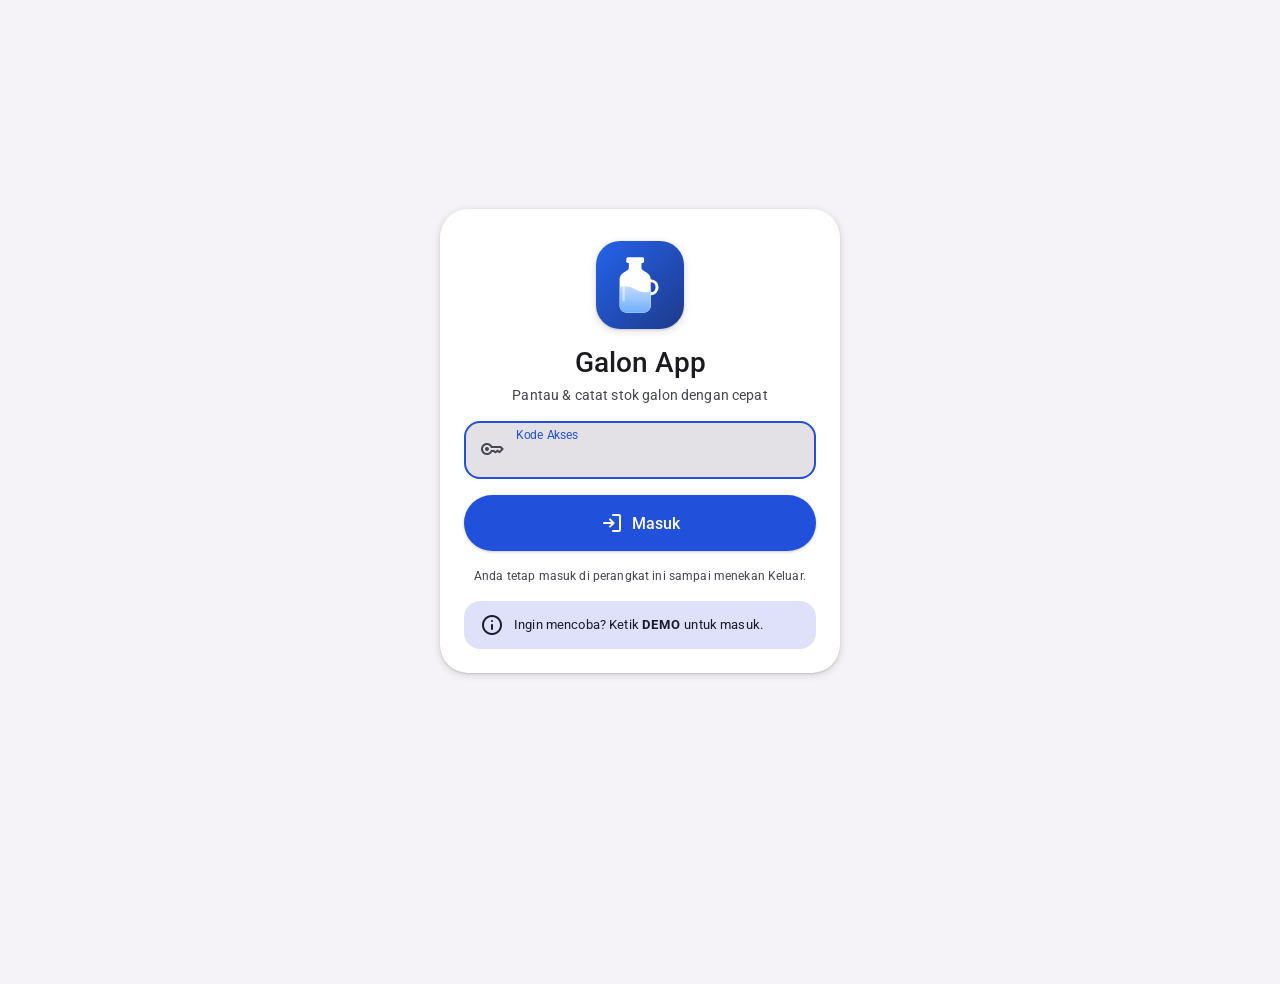
==== commit 8cc5554e: "Publish dari Apps Script v2.8: index.html, app.js, sw.js" ====
--- a/index.html
+++ b/index.html
@@ -55,7 +55,7 @@
       </label>
       <button class="btn btn-primary btn-block btn-lg" id="loginBtn"><span class="ms" aria-hidden="true">login</span>Masuk</button>
       <div class="login-error hidden" id="loginError"></div>
-      <div class="login-hint">Sesi berakhir otomatis setelah 30 menit tidak ada aktivitas.</div>
+      <div class="login-hint">Anda tetap masuk di perangkat ini sampai menekan Keluar.</div>
       <div class="login-demo-hint"><span class="ms" aria-hidden="true">info</span><span>Ingin mencoba? Ketik <strong>DEMO</strong> untuk masuk.</span></div>
     </div>
   </div>
--- a/style.css
+++ b/style.css
@@ -709,6 +709,7 @@
 .tb-role { font-size: 10px; letter-spacing: .06em; text-transform: uppercase; color: var(--md-on-surface-variant); }
 .mt-meta { flex-shrink: 0; padding: 8px 16px; background: var(--md-surface-container-low); border-bottom: 1px solid var(--md-surface-container-high); }
 .mt-meta .st-meta { padding: 0; }
+.st-empty.err { margin: 16px; padding: 16px; text-align: left; line-height: 1.5; color: var(--md-on-error-container); background: var(--md-error-container); border: 1px solid #f5b8b2; border-radius: var(--r-lg); font-weight: 500; }
 
 /* 15b. PREFERENSI GERAK BERKURANG */
 @media (prefers-reduced-motion: reduce) {
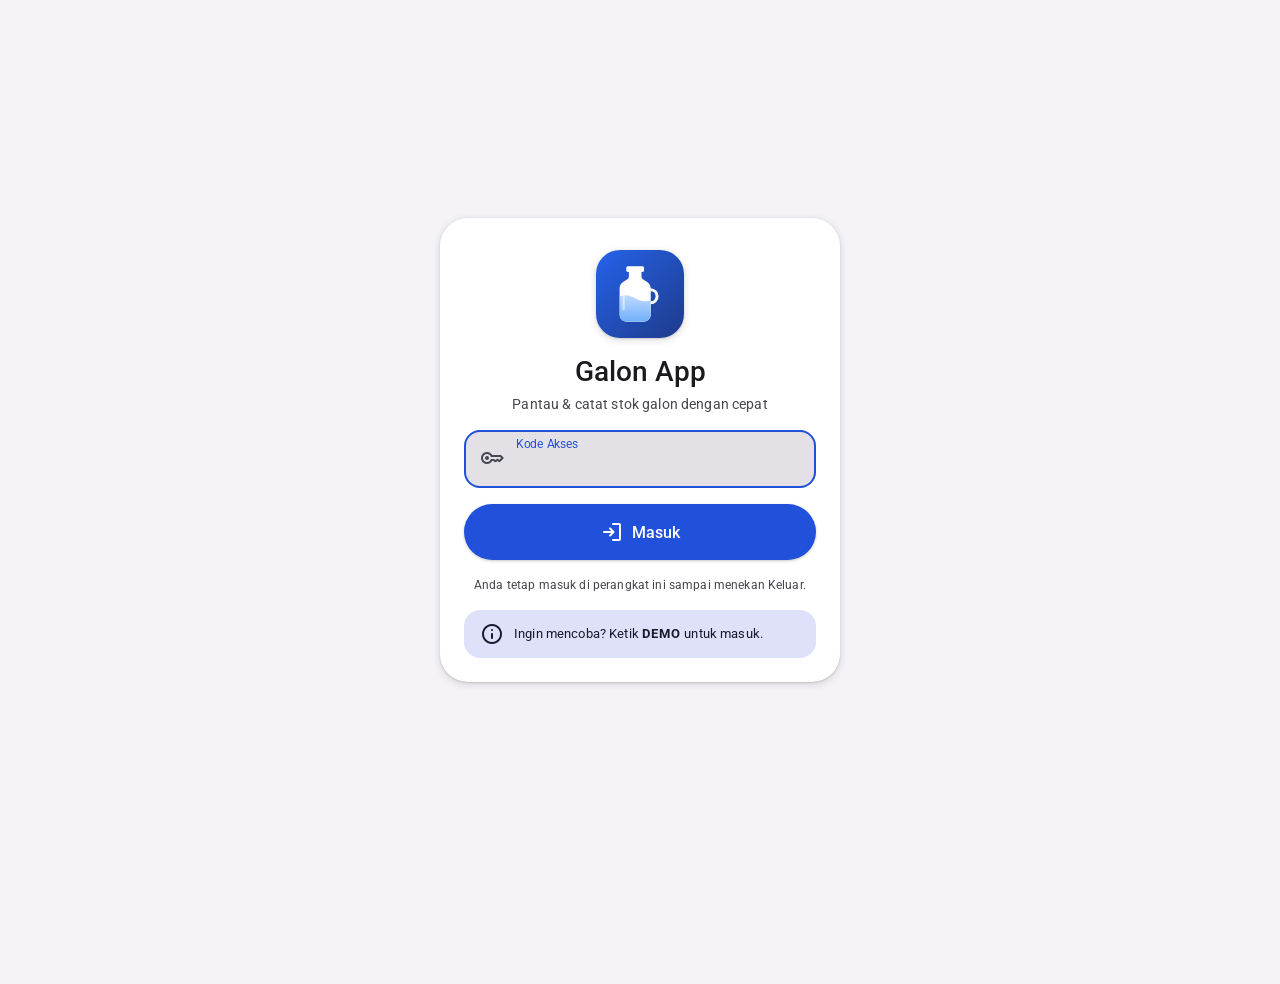
==== commit a8bd4c7f: "Publish dari Apps Script v2.8: index.html, style.css, app.js, sw.js" ====
--- a/index.html
+++ b/index.html
@@ -16,7 +16,7 @@
   <link rel="preconnect" href="https://fonts.googleapis.com">
   <link rel="preconnect" href="https://fonts.gstatic.com" crossorigin>
   <link rel="stylesheet" href="https://fonts.googleapis.com/css2?family=Roboto:wght@400;500;700&amp;family=Rajdhani:wght@600;700&amp;display=swap">
-  <link rel="stylesheet" href="https://fonts.googleapis.com/css2?family=Material+Symbols+Rounded:opsz,wght,FILL,GRAD@24,400,0..1,0&amp;icon_names=add,admin_panel_settings,arrow_downward,arrow_upward,auto_awesome,block,bolt,build,calendar_today,campaign,chat,check_circle,chevron_left,chevron_right,close,crisis_alert,delete,edit,edit_note,error,event_available,history,history_toggle_off,hourglass_bottom,image,info,insights,inventory_2,key,lock,login,logout,more_horiz,person,photo_camera,picture_as_pdf,receipt_long,refresh,remove,remove_circle,restart_alt,schedule,send,settings,speed,table_view,trending_down,trending_flat,trending_up,tune,verified_user,warning&amp;display=block">
+  <link rel="stylesheet" href="https://fonts.googleapis.com/css2?family=Material+Symbols+Rounded:opsz,wght,FILL,GRAD@24,400,0..1,0&amp;icon_names=add,admin_panel_settings,arrow_downward,arrow_upward,auto_awesome,block,bolt,build,calendar_today,campaign,chat,check_circle,chevron_left,chevron_right,close,crisis_alert,delete,edit,edit_note,error,event_available,history,history_toggle_off,hourglass_bottom,image,info,insights,inventory_2,key,lock,login,logout,more_horiz,person,photo_camera,picture_as_pdf,receipt_long,refresh,remove,remove_circle,restart_alt,schedule,send,settings,speed,table_view,trending_down,trending_flat,trending_up,tune,verified_user,volume_off,volume_up,warning&amp;display=block">
   <link rel="stylesheet" href="style.css">
 </head>
 <body>
@@ -145,10 +145,17 @@
         </div>
       </div>
       <div class="hidden" id="photoSection">
-        <div class="photo-box">
-          <button type="button" class="photo-thumb" id="photoThumb" aria-haspopup="dialog"><span class="ms ms-28" aria-hidden="true">receipt_long</span><span>Tap untuk pilih foto invoice — dari kamera atau galeri</span></button>
-          <button type="button" class="photo-remove hidden" id="photoRemoveBtn" title="Hapus foto" aria-label="Hapus foto"><span class="ms ms-20" aria-hidden="true">close</span></button>
-        </div>
+        <div class="photo-grid" id="photoGrid">
+          <div class="photo-box" id="photoBox0">
+            <button type="button" class="photo-thumb" id="photoThumb0" aria-haspopup="dialog"><span class="ms ms-28" aria-hidden="true">receipt_long</span><span>Tap untuk pilih foto invoice — dari kamera atau galeri</span></button>
+            <button type="button" class="photo-remove hidden" id="photoRemove0" title="Hapus foto" aria-label="Hapus foto 1"><span class="ms ms-20" aria-hidden="true">close</span></button>
+          </div>
+          <div class="photo-box hidden" id="photoBox1">
+            <button type="button" class="photo-thumb" id="photoThumb1" aria-haspopup="dialog"><span class="ms ms-28" aria-hidden="true">add</span><span>Foto ke-2 (opsional)</span></button>
+            <button type="button" class="photo-remove hidden" id="photoRemove1" title="Hapus foto" aria-label="Hapus foto 2"><span class="ms ms-20" aria-hidden="true">close</span></button>
+          </div>
+        </div>
+        <div class="photo-hint">Invoice boleh 1 atau 2 foto (foto ke-2 opsional)</div>
         <input type="file" id="photoInputCamera" accept="image/*" capture="environment">
         <input type="file" id="photoInputGallery" accept="image/*">
       </div>
@@ -183,6 +190,7 @@
     </div>
     <div class="menu-list">
       <button class="menu-item" id="refreshBtn"><span class="mi-icon"><span class="ms" aria-hidden="true">refresh</span></span>Refresh Data</button>
+      <button class="menu-item" id="fxBtn"><span class="mi-icon"><span class="ms" id="fxIcon" aria-hidden="true">volume_up</span></span><span id="fxLabel">Suara &amp; Getaran: Aktif</span></button>
       <button class="menu-item hidden" id="adminBtn"><span class="mi-icon"><span class="ms" aria-hidden="true">settings</span></span>Panel Admin</button>
       <button class="menu-item mi-danger" id="logoutBtn"><span class="mi-icon"><span class="ms" aria-hidden="true">logout</span></span>Keluar</button>
     </div>
@@ -255,13 +263,33 @@
   <div class="history-sheet">
     <div class="mt-header">
       <div class="mt-title" id="historyTitle">Riwayat Lengkap</div>
+      <button class="mt-nav" id="historyExportBtn" title="Export PDF" aria-label="Export PDF invoice bulanan"><span class="ms" aria-hidden="true">picture_as_pdf</span></button>
       <button class="mt-close" id="historyCloseBtn" aria-label="Tutup"><span class="ms" aria-hidden="true">close</span></button>
     </div>
-    <div class="history-sub" id="historySub">2 minggu terakhir · ketuk ⋯ untuk edit atau hapus</div>
+    <div class="hf" id="historyFilters">
+      <div class="hf-selects">
+        <label class="tf sel always"><select id="hfMonth"></select><span class="tf-label">Bulan</span></label>
+        <label class="tf sel always"><select id="hfYear"></select><span class="tf-label">Tahun</span></label>
+      </div>
+      <div class="hf-row">
+        <div class="hf-chips" role="group" aria-label="Filter jenis transaksi">
+          <button type="button" class="hf-chip active" data-type="ALL" aria-pressed="true">Semua</button>
+          <button type="button" class="hf-chip ambil" data-type="AMBIL" aria-pressed="false">Ambil</button>
+          <button type="button" class="hf-chip datang" data-type="DATANG" aria-pressed="false">Datang</button>
+        </div>
+        <button type="button" class="hf-chip hf-date" id="hfDateBtn" aria-label="Cari tanggal tertentu"><span class="ms ms-18" aria-hidden="true">calendar_today</span><span id="hfDateLabel">Tanggal</span></button>
+      </div>
+      <div class="hf-dateedit hidden" id="hfDateEdit">
+        <label class="tf always"><input id="hfDateInput" type="date"><span class="tf-label">Cari tanggal tertentu</span></label>
+        <button type="button" class="time-link" id="hfDateClear">Semua tanggal</button>
+      </div>
+    </div>
+    <div class="history-sub" id="historySub">Memuat…</div>
     <div class="history-scroll" id="historyScroll">
       <div class="mt-loading" id="historyLoading"><div class="lp lp-indeterminate"><span class="lp-bar"></span></div><span>Memuat data…</span></div>
       <div class="tx-list hidden" id="historyList"></div>
-      <div class="tx-empty hidden" id="historyEmpty">Tidak ada transaksi dalam 2 minggu terakhir.</div>
+      <div class="tx-empty hidden" id="historyEmpty">Tidak ada transaksi.</div>
+      <button type="button" class="btn btn-ghost btn-block hidden" id="historyMore"></button>
     </div>
   </div>
 </div>
@@ -321,6 +349,34 @@
   </div>
 </div>
 
+<!-- PILIHAN EXPORT PDF (jenis transaksi + isi dokumen) -->
+<div id="exportModal" class="modal-backdrop center hidden" role="dialog" aria-modal="true" aria-labelledby="exportTitle">
+  <div class="modal-sheet center export-card">
+    <div class="sheet-title" id="exportTitle">Export PDF</div>
+    <div class="ex-group">
+      <div class="ex-cap">Jenis transaksi</div>
+      <div class="ex-chips" role="group" aria-label="Jenis transaksi">
+        <button type="button" class="hf-chip active" data-ex-type="ALL" aria-pressed="true">Semua</button>
+        <button type="button" class="hf-chip ambil" data-ex-type="AMBIL" aria-pressed="false">Ambil saja</button>
+        <button type="button" class="hf-chip datang" data-ex-type="DATANG" aria-pressed="false">Datang saja</button>
+      </div>
+    </div>
+    <div class="ex-group">
+      <div class="ex-cap">Isi dokumen</div>
+      <div class="ex-chips" role="group" aria-label="Isi dokumen">
+        <button type="button" class="hf-chip active" data-ex-mode="FULL" aria-pressed="true">Teks + foto</button>
+        <button type="button" class="hf-chip" data-ex-mode="TEXT" aria-pressed="false">Teks saja</button>
+        <button type="button" class="hf-chip" data-ex-mode="PHOTO" aria-pressed="false">Foto saja</button>
+      </div>
+    </div>
+    <div class="ex-note" id="exportNote">—</div>
+    <div class="dlg-actions">
+      <button class="btn btn-text" id="exportCancelBtn">Batal</button>
+      <button class="btn btn-primary" id="exportGoBtn"><span class="ms ms-20" aria-hidden="true">picture_as_pdf</span>Cetak PDF</button>
+    </div>
+  </div>
+</div>
+
 <!-- LAPORAN BULANAN -->
 <div id="monthlyModal" class="monthly-backdrop hidden">
   <div class="monthly-sheet">
@@ -364,6 +420,9 @@
 
 <div class="toast" id="toast" role="status" aria-live="polite"></div>
 
+<!-- Dokumen cetak "Invoice Bulanan" (hanya terlihat saat mencetak / Simpan sebagai PDF) -->
+<div id="invoicePrint" aria-hidden="true"></div>
+
 <script src="config.js"></script>
 <script src="api.js"></script>
 <script src="app.js"></script>
--- a/style.css
+++ b/style.css
@@ -711,6 +711,85 @@
 .mt-meta .st-meta { padding: 0; }
 .st-empty.err { margin: 16px; padding: 16px; text-align: left; line-height: 1.5; color: var(--md-on-error-container); background: var(--md-error-container); border: 1px solid #f5b8b2; border-radius: var(--r-lg); font-weight: 500; }
 
+/* 15i. RIWAYAT: FILTER BULAN/TAHUN, JENIS, TANGGAL ─── */
+.hf { flex-shrink: 0; display: flex; flex-direction: column; gap: 8px; padding: 10px 12px 8px; background: var(--md-surface-container-lowest); border-bottom: 1px solid var(--md-outline-variant); }
+.hf-selects { display: grid; grid-template-columns: 1.3fr 1fr; gap: 8px; }
+.hf-selects .tf, .hf-dateedit .tf { background: var(--md-surface-container-highest); border: 1px solid var(--md-outline-variant); }
+.hf-selects .tf select { font-weight: 700; }
+.hf-row { display: flex; align-items: center; gap: 8px; }
+.hf-chips { display: flex; flex: 1; min-width: 0; gap: 6px; }
+.hf-chip { appearance: none; flex: 0 0 auto; min-height: 40px; padding: 0 12px; border: 1px solid var(--md-outline-variant); border-radius: var(--r-full); background: var(--md-surface-container-lowest); color: var(--md-on-surface-variant); font-size: 13px; font-weight: 700; white-space: nowrap; cursor: pointer; touch-action: manipulation; display: inline-flex; align-items: center; justify-content: center; gap: 6px; transition: background .15s, color .15s, border-color .15s; }
+.hf-chips .hf-chip { flex: 1 1 0; padding: 0 6px; }
+.hf-chip:active { filter: brightness(.94); }
+.hf-chip.active { background: var(--md-primary-container); border-color: var(--md-primary); color: var(--md-on-primary-container); }
+.hf-chip.ambil.active { background: var(--md-error-container); border-color: #f5b8b2; color: var(--md-on-error-container); }
+.hf-chip.datang.active { background: var(--md-success-container); border-color: #a9dfb8; color: var(--md-on-success-container); }
+.hf-dateedit { display: flex; align-items: center; gap: 8px; }
+.hf-dateedit .tf { flex: 1; min-width: 0; }
+#historyMore { margin: 14px 0 6px; }
+
+/* 15j. FOTO INVOICE 1–2 LEMBAR + THUMBNAIL DI KARTU TRANSAKSI ─── */
+.photo-grid { display: grid; grid-template-columns: 1fr; gap: 10px; }
+.photo-grid.two { grid-template-columns: 1fr 1fr; }
+.photo-grid.two .photo-thumb { min-height: 132px; padding: 12px; flex-direction: column; font-size: 12px; gap: 6px; }
+.photo-grid.two .photo-thumb img { max-height: 176px; }
+.photo-hint { margin-top: 6px; font-size: 12px; text-align: center; color: var(--md-on-surface-variant); }
+.tx-thumbs { display: inline-flex; align-items: center; gap: 8px; flex-shrink: 0; }
+.tx-thumb { width: 44px; height: 44px; flex-shrink: 0; border-radius: 12px; overflow: hidden; display: inline-flex; align-items: center; justify-content: center; text-decoration: none; background: var(--md-surface-container); border: 1px solid var(--md-outline-variant); color: var(--md-on-surface-variant); }
+.tx-thumb img { display: block; width: 100%; height: 100%; object-fit: cover; }
+
+/* 15k. EXPORT PDF INVOICE BULANAN — dokumen cetak (layar: tersembunyi) ─── */
+#invoicePrint { display: none; }
+@media print {
+  @page { size: A4 portrait; margin: 12mm; }
+  html.inv-printing, html.inv-printing body { height: auto !important; overflow: visible !important; background: #fff !important; }
+  html.inv-printing body > :not(#invoicePrint) { display: none !important; }
+  html.inv-printing #invoicePrint { --inv-frame: 55mm; display: block; color: #111; font: 11px/1.4 'Roboto', Arial, sans-serif; -webkit-print-color-adjust: exact; print-color-adjust: exact; }
+  .inv-head { border-bottom: 0.5mm solid #1f3fae; padding-bottom: 3mm; margin-bottom: 4mm; }
+  .inv-brand { font-size: 10px; letter-spacing: .12em; text-transform: uppercase; color: #555; }
+  .inv-head h1 { font-size: 20px; line-height: 1.2; margin: 1mm 0 0; font-weight: 700; }
+  .inv-period { font-size: 14px; font-weight: 700; color: #1f3fae; }
+  .inv-meta { font-size: 10px; color: #555; margin-top: 1mm; }
+  .inv-summary { display: flex; gap: 4mm; margin-bottom: 5mm; break-inside: avoid; page-break-inside: avoid; }
+  .inv-sum { flex: 1 1 0; border: 0.3mm solid #bbb; border-radius: 2mm; padding: 3mm 4mm; }
+  .inv-sum span { display: block; font-size: 10px; text-transform: uppercase; letter-spacing: .08em; color: #555; }
+  .inv-sum b { display: block; font-size: 24px; line-height: 1.15; font-weight: 700; }
+  .inv-sum small { font-size: 10px; color: #555; }
+  .inv-sum.datang b { color: #006e2d; }
+  .inv-sum.ambil b { color: #ba1a1a; }
+  .inv-list h2 { font-size: 13px; margin: 0 0 2mm; font-weight: 700; }
+  .inv-list h2 small { font-size: 10px; font-weight: 400; color: #555; }
+  .inv-cols, .inv-main { display: flex; gap: 2mm; align-items: baseline; }
+  .inv-cols { font-size: 9px; text-transform: uppercase; letter-spacing: .06em; color: #555; border-bottom: 0.3mm solid #999; padding-bottom: 1mm; }
+  .inv-c-date { flex: 0 0 38mm; }
+  .inv-c-kind { flex: 0 0 20mm; }
+  .inv-c-name { flex: 1 1 0; min-width: 0; overflow-wrap: anywhere; }
+  .inv-c-qty  { flex: 0 0 20mm; text-align: right; }
+  .inv-tx { break-inside: avoid; page-break-inside: avoid; border-bottom: 0.2mm solid #ddd; padding: 1.6mm 0; }
+  .inv-kind { font-size: 10px; font-weight: 700; }
+  .inv-kind.datang { color: #006e2d; } .inv-kind.ambil { color: #ba1a1a; } .inv-kind.koreksi { color: #75546f; }
+  .inv-c-qty { font-weight: 700; font-variant-numeric: tabular-nums; }
+  .inv-c-qty.plus { color: #006e2d; } .inv-c-qty.minus { color: #ba1a1a; }
+  /* Foto invoice: 2 frame persegi 1:1 berukuran identik, berdampingan kiri-kanan, rata tengah halaman. Ukuran frame = --inv-frame (satu angka untuk disetel). */
+  .inv-photos { display: flex; justify-content: center; gap: 8mm; margin-top: 2.5mm; }
+  .inv-photo { margin: 0; width: var(--inv-frame); }
+  .inv-frame { box-sizing: border-box; width: var(--inv-frame); height: var(--inv-frame); padding: 1.2mm; border: 0.3mm solid #8a8a8a; background: #fff; display: flex; align-items: center; justify-content: center; overflow: hidden; }
+  .inv-frame img { display: block; width: 100%; height: 100%; object-fit: contain; object-position: 50% 50%; }   /* utuh, tanpa mulur/potong, tepat di tengah */
+  .inv-fail { font-size: 9px; color: #888; text-align: center; }
+  .inv-photo figcaption { font-size: 9px; color: #666; text-align: center; margin-top: 0.8mm; }
+  .inv-nophoto { font-size: 10px; color: #888; font-style: italic; margin-top: 1mm; }
+  .inv-foot { margin-top: 6mm; font-size: 9px; color: #777; text-align: center; }
+}
+
+/* 15l. DIALOG PILIHAN EXPORT PDF ─── */
+.export-card { max-width: min(92vw, 380px) !important; gap: 14px !important; }
+.ex-group { display: flex; flex-direction: column; gap: 6px; }
+.ex-chips { display: flex; gap: 6px; width: 100%; }
+.ex-chips .hf-chip { flex: 1 1 0; min-width: 0; padding: 0 6px; }
+.ex-cap { font-size: 12px; font-weight: 700; letter-spacing: .06em; text-transform: uppercase; color: var(--md-on-surface-variant); }
+.ex-note { min-height: 20px; font-size: 13px; font-weight: 500; color: var(--md-on-surface-variant); }
+.ex-note.err { color: var(--md-error); }
+
 /* 15b. PREFERENSI GERAK BERKURANG */
 @media (prefers-reduced-motion: reduce) {
   *, *::before, *::after { animation-duration: .01ms !important; animation-iteration-count: 1 !important; transition-duration: .01ms !important; }
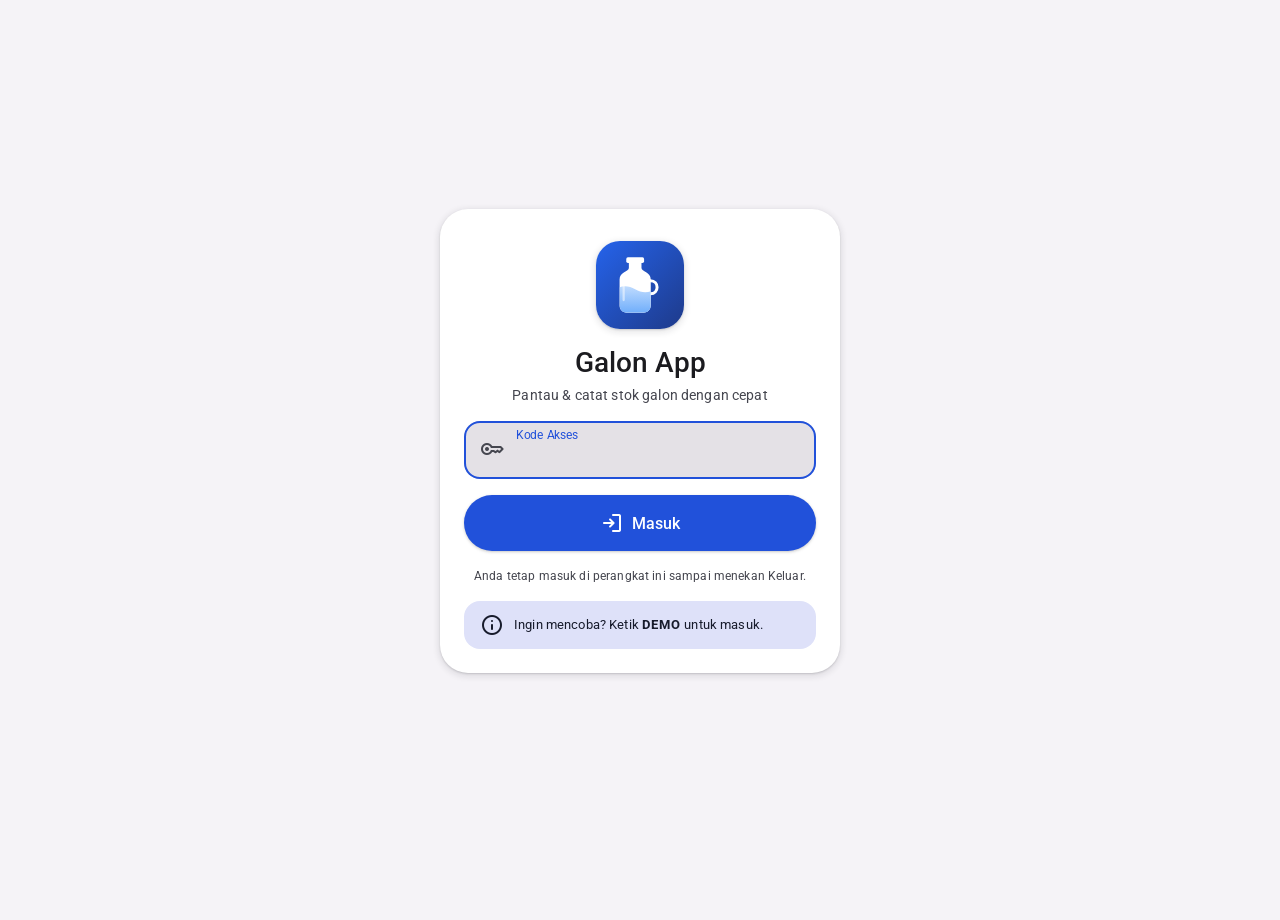
==== commit 46a37fde: "Publish dari Apps Script v2.8: index.html, style.css, app.js, sw.js" ====
--- a/index.html
+++ b/index.html
@@ -5,7 +5,7 @@
   <meta name="viewport" content="width=device-width, initial-scale=1, maximum-scale=5, viewport-fit=cover, interactive-widget=resizes-content">
   <meta name="color-scheme" content="light">
   <title>Galon App</title>
-  <meta name="theme-color" content="#2151da">
+  <meta name="theme-color" content="#ffffff">
   <meta name="mobile-web-app-capable" content="yes">
   <meta name="apple-mobile-web-app-capable" content="yes">
   <meta name="apple-mobile-web-app-title" content="Galon App">
@@ -41,11 +41,11 @@
 <div class="app">
 
   <!-- LOGIN -->
-  <div id="loginView" class="login-view">
+  <div id="loginView" class="login-view" role="main">
     <div class="login-card">
       <div class="login-brand">
         <svg class="login-logo" viewBox="0 0 512 512" role="img" aria-label="Galon App"><use href="#gl-logo"/></svg>
-        <div class="login-title">Galon App</div>
+        <h1 class="login-title">Galon App</h1>
         <div class="login-sub">Pantau &amp; catat stok galon dengan cepat</div>
       </div>
       <label class="tf tf-lg with-icon">
@@ -68,7 +68,7 @@
       <div class="tb-brand">
         <svg class="tb-logo" viewBox="0 0 512 512" aria-hidden="true"><use href="#gl-logo"/></svg>
         <div class="tb-text">
-          <div class="tb-title" id="scAppName">Galon App</div>
+          <h1 class="tb-title" id="scAppName">Galon App</h1>
           <div class="tb-sub" id="scClock">—</div>
         </div>
       </div>
@@ -79,6 +79,8 @@
         </button>
       </div>
     </header>
+
+    <main id="mainContent">
 
     <!-- KARTU STOK -->
     <section class="stock-card safe" id="stockCard">
@@ -142,6 +144,7 @@
             <label class="tf always"><input id="txDateInput" type="date"><span class="tf-label">Tanggal</span></label>
             <label class="tf always"><input id="txTimeInput" type="time"><span class="tf-label">Jam</span></label>
           </div>
+          <div class="field-err hidden" id="timeErr" role="alert"></div>
         </div>
       </div>
       <div class="hidden" id="photoSection">
@@ -156,6 +159,7 @@
           </div>
         </div>
         <div class="photo-hint">Invoice boleh 1 atau 2 foto (foto ke-2 opsional)</div>
+        <div class="field-err hidden" id="photoErr" role="alert"></div>
         <input type="file" id="photoInputCamera" accept="image/*" capture="environment">
         <input type="file" id="photoInputGallery" accept="image/*">
       </div>
@@ -168,12 +172,14 @@
       <div class="tx-list" id="txList"></div>
     </section>
 
+    </main>
+
     <!-- NAVBAR BAWAH (5 menu, mengikuti referensi UI) -->
     <nav class="bottomnav" id="bottomNav" aria-label="Navigasi utama">
       <button type="button" class="nav-item" id="navStatistik"><span class="nav-ic"><span class="ms" aria-hidden="true">insights</span></span><span class="nav-lbl">Statistik</span></button>
-      <button type="button" class="nav-item" id="navSaya"><span class="nav-ic"><span class="ms" aria-hidden="true">receipt_long</span></span><span class="nav-lbl">Riwayat Saya</span></button>
+      <button type="button" class="nav-item" id="navSaya" aria-label="Riwayat Saya"><span class="nav-ic"><span class="ms" aria-hidden="true">receipt_long</span></span><span class="nav-lbl">Riwayatku</span></button>
       <button type="button" class="nav-item nav-input active" id="navInput" aria-current="page"><span class="nav-ic"><span class="ms" aria-hidden="true">add</span></span><span class="nav-lbl">Input</span></button>
-      <button type="button" class="nav-item" id="navRiwayat"><span class="nav-ic"><span class="ms" aria-hidden="true">history</span></span><span class="nav-lbl">Riwayat Lengkap</span></button>
+      <button type="button" class="nav-item" id="navRiwayat" aria-label="Riwayat Lengkap"><span class="nav-ic"><span class="ms" aria-hidden="true">history</span></span><span class="nav-lbl">Riwayat</span></button>
       <button type="button" class="nav-item" id="navTabel"><span class="nav-ic"><span class="ms" aria-hidden="true">table_view</span></span><span class="nav-lbl">Tabel</span></button>
     </nav>
 
@@ -181,7 +187,7 @@
 </div><!-- /app -->
 
 <!-- MENU -->
-<div id="menuModal" class="modal-backdrop hidden">
+<div id="menuModal" class="modal-backdrop hidden" role="dialog" aria-modal="true" aria-labelledby="menuNama">
   <div class="modal-sheet">
     <div class="sheet-handle"></div>
     <div class="menu-user">
@@ -198,10 +204,10 @@
 </div>
 
 <!-- PANEL ADMIN -->
-<div id="adminModal" class="modal-backdrop hidden">
+<div id="adminModal" class="modal-backdrop hidden" role="dialog" aria-modal="true" aria-labelledby="adminTitle">
   <div class="modal-sheet">
     <div class="sheet-handle"></div>
-    <div class="sheet-title"><span class="ms" aria-hidden="true">admin_panel_settings</span>Panel Admin</div>
+    <div class="sheet-title" id="adminTitle"><span class="ms" aria-hidden="true">admin_panel_settings</span>Panel Admin</div>
     <div class="admin-block">
       <div class="admin-block-title"><span class="ms ms-20" aria-hidden="true">inventory_2</span>Koreksi Stok</div>
       <div class="admin-block-desc">Untuk stock opname. Input jumlah galon <strong>hasil hitung fisik aktual</strong> (boleh lebih atau kurang dari catatan sistem). Selisihnya otomatis tercatat sebagai KOREKSI dan tampil di kolom (±) pada Tabel Bulanan.</div>
@@ -209,12 +215,14 @@
         <label class="tf" style="flex:0 0 120px"><input id="correctStockInput" type="number" placeholder=" " min="0" inputmode="numeric"><span class="tf-label">Stok aktual</span></label>
         <label class="tf" style="flex:1;min-width:0"><input id="correctNoteInput" type="text" placeholder=" " maxlength="200"><span class="tf-label">Alasan (wajib)</span></label>
       </div>
+      <div class="field-err hidden" id="correctErr" role="alert"></div>
       <button class="btn btn-purple btn-block" id="correctStockBtn">Simpan Koreksi</button>
     </div>
     <div class="admin-block">
       <div class="admin-block-title"><span class="ms ms-20" aria-hidden="true">campaign</span>Running Text</div>
       <div class="admin-block-desc">Satu teks berjalan di bagian atas aplikasi untuk semua pengguna (petugas, admin, demo). Tampil terus tanpa batas waktu sampai Anda mengedit atau menghapusnya.</div>
       <label class="tf"><textarea id="annPesan" maxlength="300" rows="3" placeholder=" "></textarea><span class="tf-label">Teks running text (maks. 300 karakter)</span></label>
+      <div class="field-err hidden" id="annErr" role="alert"></div>
       <button type="button" class="btn btn-primary btn-block" id="annSendBtn"><span class="ms ms-20" aria-hidden="true">send</span>Kirim Running Text</button>
       <button type="button" class="btn btn-ghost btn-block hidden" id="annDeleteBtn"><span class="ms ms-20" aria-hidden="true">delete</span>Hapus Running Text</button>
     </div>
@@ -243,10 +251,10 @@
 </div>
 
 <!-- KELOLA TRANSAKSI -->
-<div id="deleteModal" class="modal-backdrop hidden">
+<div id="deleteModal" class="modal-backdrop hidden" role="dialog" aria-modal="true" aria-labelledby="deleteTitle">
   <div class="modal-sheet">
     <div class="sheet-handle"></div>
-    <div class="sheet-title">Kelola Transaksi</div>
+    <div class="sheet-title" id="deleteTitle">Kelola Transaksi</div>
     <div class="delete-card">
       <div class="delete-nama" id="deleteNama">—</div>
       <div class="delete-meta" id="deleteMeta">—</div>
@@ -259,7 +267,7 @@
 </div>
 
 <!-- RIWAYAT LENGKAP / SAYA -->
-<div id="historyModal" class="history-backdrop hidden">
+<div id="historyModal" class="history-backdrop hidden" role="dialog" aria-modal="true" aria-labelledby="historyTitle">
   <div class="history-sheet">
     <div class="mt-header">
       <div class="mt-title" id="historyTitle">Riwayat Lengkap</div>
@@ -295,10 +303,10 @@
 </div>
 
 <!-- EDIT TRANSAKSI -->
-<div id="editModal" class="modal-backdrop hidden">
+<div id="editModal" class="modal-backdrop hidden" role="dialog" aria-modal="true" aria-labelledby="editTitle">
   <div class="modal-sheet">
     <div class="sheet-handle"></div>
-    <div class="sheet-title">Edit Transaksi</div>
+    <div class="sheet-title" id="editTitle">Edit Transaksi</div>
     <div class="delete-card">
       <div class="delete-nama" id="editNama">—</div>
       <div class="delete-meta" id="editMeta">—</div>
@@ -310,6 +318,7 @@
         <input class="qty-field" id="editQtyInput" type="number" value="1" min="1" max="999" inputmode="numeric" aria-label="Jumlah galon">
         <button type="button" class="qty-side" id="editPlusBtn" aria-label="Tambah"><span class="ms" aria-hidden="true">add</span></button>
       </div>
+      <div class="field-err hidden" id="editQtyErr" role="alert"></div>
     </div>
     <label class="tf"><input id="editNoteInput" type="text" maxlength="200" placeholder=" " autocomplete="off"><span class="tf-label">Catatan (opsional)</span></label>
     <div class="admin-field">
@@ -318,6 +327,7 @@
         <label class="tf always"><input id="editDateInput" type="date"><span class="tf-label">Tanggal</span></label>
         <label class="tf always"><input id="editTimeInput" type="time"><span class="tf-label">Jam</span></label>
       </div>
+      <div class="field-err hidden" id="editWhenErr" role="alert"></div>
     </div>
     <div class="delete-stock" id="editStockPreview">—</div>
     <button class="btn btn-primary btn-block" id="saveEditBtn">Simpan Perubahan</button>
@@ -326,7 +336,7 @@
 </div>
 
 <!-- DIALOG KONFIRMASI (generik) -->
-<div id="confirmModal" class="modal-backdrop center hidden">
+<div id="confirmModal" class="modal-backdrop center hidden" role="dialog" aria-modal="true" aria-labelledby="confirmTitle">
   <div class="modal-sheet center">
     <div class="sheet-title" id="confirmTitle">Konfirmasi</div>
     <div class="confirm-msg" id="confirmMessage">—</div>
@@ -378,7 +388,7 @@
 </div>
 
 <!-- LAPORAN BULANAN -->
-<div id="monthlyModal" class="monthly-backdrop hidden">
+<div id="monthlyModal" class="monthly-backdrop hidden" role="dialog" aria-modal="true" aria-label="Laporan bulanan">
   <div class="monthly-sheet">
 
     <div class="mt-picker-screen" id="mtPickerScreen">
--- a/style.css
+++ b/style.css
@@ -421,7 +421,7 @@
 }
 .nav-ic { height: 32px; display: flex; align-items: center; justify-content: center; }
 .nav-ic .ms { font-size: 24px; }
-.nav-lbl { font-size: 10px; line-height: 1.15; font-weight: 700; text-align: center; letter-spacing: 0; }
+.nav-lbl { font-size: 11px; line-height: 1.15; font-weight: 700; text-align: center; letter-spacing: 0; white-space: nowrap; }
 .nav-item.active { color: var(--md-primary); }
 .nav-item.active .ms { font-variation-settings: 'FILL' 1; }
 .nav-input .nav-ic { width: 32px; height: 32px; margin: 0 auto; border-radius: 50%; background: var(--md-outline); color: #fff; box-shadow: var(--e1); transition: background .2s; }
@@ -706,7 +706,7 @@
 .tb-user-text { display: none; flex-direction: column; line-height: 1.15; min-width: 0; }
 @media (min-width: 460px) { .tb-user { padding: 4px 12px 4px 4px; background: var(--md-surface-container-high); } .tb-user-text { display: flex; } }
 .tb-nama { font-size: 13px; font-weight: 500; max-width: 92px; white-space: nowrap; overflow: hidden; text-overflow: ellipsis; }
-.tb-role { font-size: 10px; letter-spacing: .06em; text-transform: uppercase; color: var(--md-on-surface-variant); }
+.tb-role { font-size: 11px; letter-spacing: .06em; text-transform: uppercase; color: var(--md-on-surface-variant); }
 .mt-meta { flex-shrink: 0; padding: 8px 16px; background: var(--md-surface-container-low); border-bottom: 1px solid var(--md-surface-container-high); }
 .mt-meta .st-meta { padding: 0; }
 .st-empty.err { margin: 16px; padding: 16px; text-align: left; line-height: 1.5; color: var(--md-on-error-container); background: var(--md-error-container); border: 1px solid #f5b8b2; border-radius: var(--r-lg); font-weight: 500; }
@@ -790,6 +790,33 @@
 .ex-note { min-height: 20px; font-size: 13px; font-weight: 500; color: var(--md-on-surface-variant); }
 .ex-note.err { color: var(--md-error); }
 
+/* 15m. PERBAIKAN UI/UX MOBILE (Paket A + B) ─── */
+/* a. Kartu stok lebih padat (±40px) agar formulir naik ke area terlihat */
+.stock-card { padding: 14px 14px 12px; margin-bottom: 10px; }
+.sc-numwrap { padding: 4px 0 8px; }
+.stock-number { font-size: clamp(60px, 19vw, 88px); }
+.sc-unit { margin-top: 2px; }
+.stat-chip { padding: 8px 10px; }
+/* b. Tombol Kirim lengket di atas navbar (selalu terlihat); keadaan nonaktif tetap terbaca */
+.submit-btn { position: sticky; bottom: calc(var(--nav-total) + 10px); z-index: 6; box-shadow: var(--e2), 0 0 0 4px var(--md-surface-container-lowest); }
+.submit-btn[data-state="idle"]:disabled { background: var(--md-surface-container-high); color: #5a5b64; opacity: 1; box-shadow: 0 0 0 4px var(--md-surface-container-lowest); }
+/* c. Teks minimum 11px (label navbar `.nav-lbl`, peran `.tb-role`: diubah pada aturan aslinya) dan sumbu grafik 10/9px */
+.st-tick { font-size: 10px; } .st-tick.s { font-size: 9px; }
+/* d. Kontras angka nol pada Tabel (≥4,5:1 juga di baris akhir pekan) */
+.mt-zero, .mt-table tbody tr.mt-weekend td.mt-zero { color: #686974; }
+/* e. Target sentuh ≥44px */
+.btn-text, .sc-sync, .hf-chip, .st-refresh { min-height: 44px; }
+.photo-remove { width: 44px; height: 44px; }
+/* f. Papan ketik terbuka: navbar disembunyikan, tombol Kirim tetap terlihat tepat di atas papan ketik */
+body.kb-open { --nav-total: 0px; }
+body.kb-open .bottomnav { display: none; }
+/* g. Galat di kolom + fokus dialog */
+.field-err { font-size: 12px; font-weight: 500; line-height: 1.35; color: var(--md-error); padding: 2px 4px 0; }
+.tf.invalid, .qty-field.invalid { box-shadow: inset 0 0 0 2px var(--md-error); }
+.tf.invalid .tf-label { color: var(--md-error); }
+.photo-thumb.invalid { border-color: var(--md-error) !important; }
+.modal-sheet:focus, .history-sheet:focus, .monthly-sheet:focus { outline: none; }
+
 /* 15b. PREFERENSI GERAK BERKURANG */
 @media (prefers-reduced-motion: reduce) {
   *, *::before, *::after { animation-duration: .01ms !important; animation-iteration-count: 1 !important; transition-duration: .01ms !important; }
